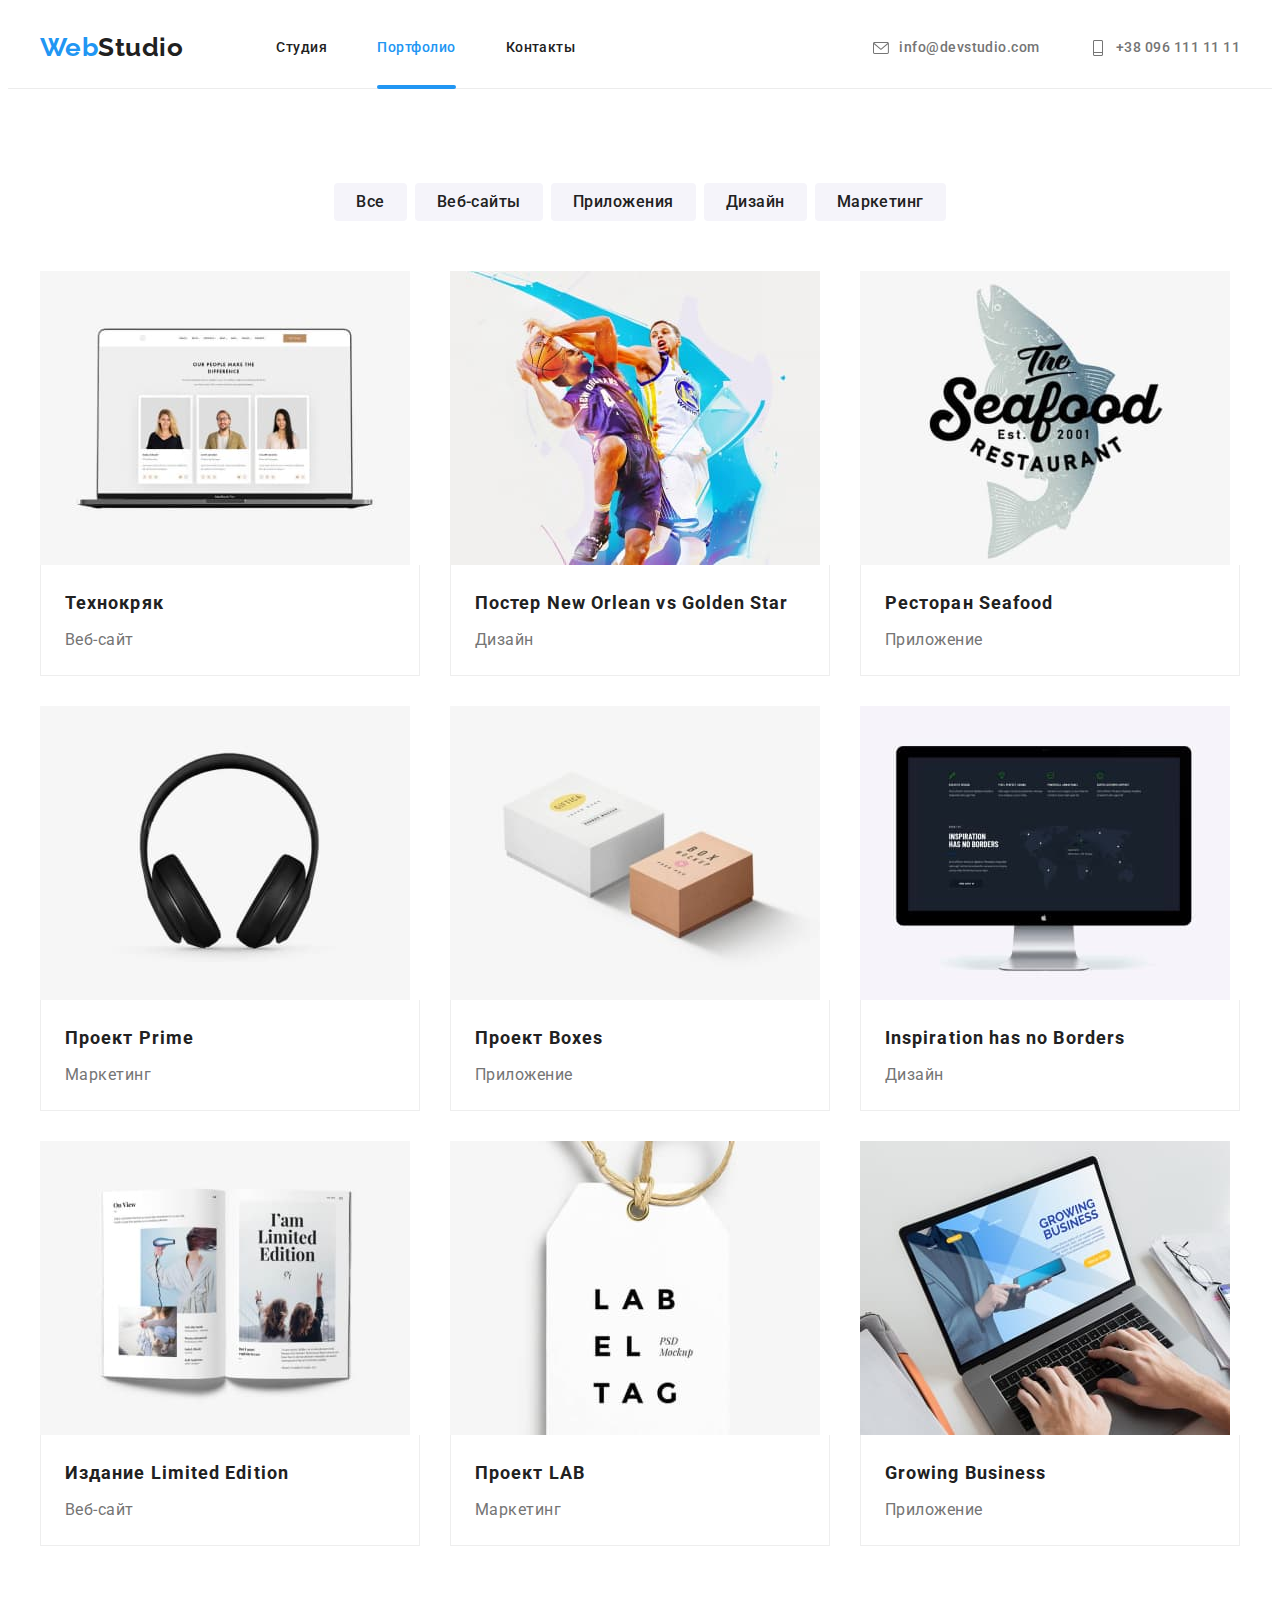
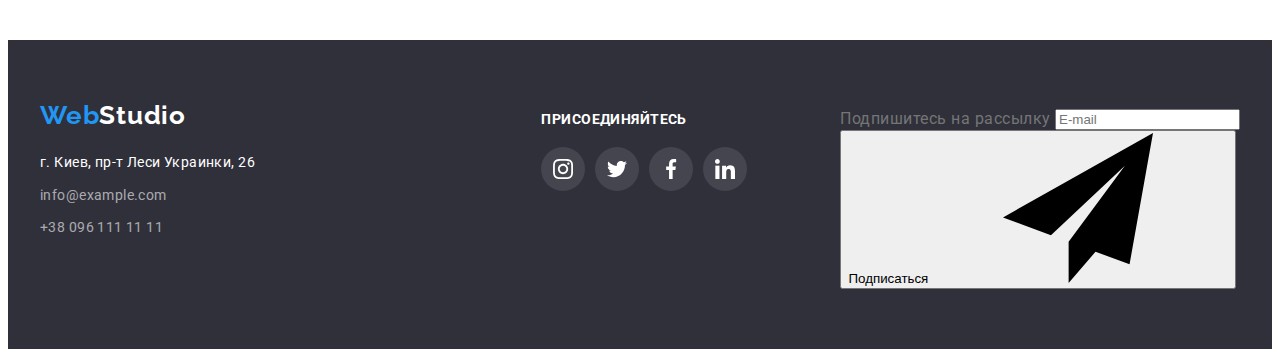
==== portfolio.html @ a7281175 "1" ====
<!DOCTYPE html>
<html lang="en">
<head>
    <meta charset="UTF-8">
    <meta http-equiv="X-UA-Compatible" content="IE=edge">
    <meta name="viewport" content="width=device-width, initial-scale=1.0">
    <title>Document</title>
    <link rel="preconnect" href="https://fonts.googleapis.com">
    <link rel="preconnect" href="https://fonts.gstatic.com" crossorigin>
    <link href="https://fonts.googleapis.com/css2?family=Raleway:wght@700&display=swap" rel="stylesheet">
    <link rel="preconnect" href="https://fonts.googleapis.com">
    <link rel="preconnect" href="https://fonts.gstatic.com" crossorigin>
    <link href="https://fonts.googleapis.com/css2?family=Raleway:wght@700&family=Roboto:wght@400;500;700;900&display=swap"

    rel="stylesheet">
<link rel="stylesheet" href="https://cdnjs.cloudflare.com/ajax/libs/modern-normalize/1.1.0/modern-normalize.min.css"
    integrity="sha512-wpPYUAdjBVSE4KJnH1VR1HeZfpl1ub8YT/NKx4PuQ5NmX2tKuGu6U/JRp5y+Y8XG2tV+wKQpNHVUX03MfMFn9Q=="
    crossorigin="anonymous" referrerpolicy="no-referrer" />
    <link rel="stylesheet" href="./css/styles.css" />

</head>
<body>
    <header class="border">
        <div class="container content">
            <nav class="nav-container">
                <a href="./index.html" lang="en" class="link-logo"><span class="logo">Web</span>Studio</a>
                <ul class="header-list">
                    <li class="link-content">
                        <a href="./index.html" class="site-nav ">Студия</a>
                    </li>
                    <li class="link-content">
                        <a href="./portfolio.html" class="site-nav current">Портфолио</a>
                    </li>
                    <li class="link-content">
                        <a href="" class="site-nav">Контакты</a>
                    </li>
                </ul>
            </nav>
            <ul class="header-list">
                <li class="contact-link">
                    <a href="mailto:info@devstudio.com" class="contact">
                        <svg class="contact-icon">
                            <use href="./images/icons.svg#icon-envelope"></use>
                        </svg>
                        info@devstudio.com
                    </a>
                </li>
                <li class="contact-link">
                    <a href="tel:+380961111111" class="contact">
                        <svg class="contact-icon">
                            <use href="./images/icons.svg#icon-smartphone"></use>
                        </svg>
                        +38 096 111 11 11</a>
                </li>
            </ul>
        </div>
    </header>
    <main>
        <section class="types-of-works">
            <div class="container">
            <!-- Скрытый заголовок -->
            <h1 class="works-title visually-hidden">Виды роботы</h1>
            <ul class="buttons list">
                <li class="works-item-btn">
                    <button type="button" class="button-works button-current">Все</button>
                </li>

                <li class="works-item-btn">
                    <button type="button" class="button-works">Веб-сайты</button>
                </li>

                <li class="works-item-btn">
                    <button type="button" class="button-works">Приложения</button>
                </li>

                <li class="works-item-btn">
                    <button type="button" class="button-works">Дизайн</button>
                </li>

                <li class="works-item-btn">
                    <button type="button" class="button-works">Маркетинг</button>
                </li>
            </ul>


        <ul class="list portfolio-projects-list">
            <li class="portfolio-pojects-item">
                <a href="#" class="portfolio-pojects-link">
                    <div class="card-aside">
                        <img src="./images/Ноутбук.jpg" alt="сайт на ноутбуке" width="370">
                        <div class="content-overlay">
                            <p class="overlay-text">
                                Технокряк это современная площадка распространения коронавируса. Компании используют эту
                                платформу для цифрового
                                шпионажа и атак на защищённые сервера конкурентов.
                            </p>
                        </div>
                    </div>
                    <div class="portfolio-project">
                        <h2 class="portfolio-project-name">Технокряк</h2>
                        <p class="portfolio-project-type">Веб-сайт</p>
                    </div>
                </a>
            </li>
            <li class="portfolio-pojects-item">
                <a href="#" class="portfolio-pojects-link">
                    <div class="card-aside">
                        <img src="./images/Баскетболисты.jpg" alt="постер баскетболисты" width="370">
                        <div class="content-overlay">
                            <p class="overlay-text">
                                Технокряк это современная площадка распространения коронавируса. Компании используют эту
                                платформу для цифрового
                                шпионажа и атак на защищённые сервера конкурентов.
                            </p>
                        </div>
                    </div>
                    <div class="portfolio-project">
                        <h2 class="portfolio-project-name">
                            Постер <span lang="en">New Orlean vs Golden Star</span>
                        </h2>
                        <p class="portfolio-project-type">Дизайн</p>
                    </div>
                </a>
            </li>
            <li class="portfolio-pojects-item">
                <a href="#" class="portfolio-pojects-link">
                    <div class="card-aside">
                        <img src="./images/Имя приложения.jpg" alt="лого ресторана" width="370" />
                        <div class="content-overlay">
                            <p class="overlay-text">
                                Технокряк это современная площадка распространения коронавируса. Компании используют эту
                                платформу для цифрового
                                шпионажа и атак на защищённые сервера конкурентов.
                            </p>
                        </div>
                    </div>
                    <div class="portfolio-project">
                        <h2 class="portfolio-project-name">Ресторан <span lang="en">Seafood</span></h2>
                        <p class="portfolio-project-type">Приложение</p>
                    </div>
                </a>
            </li>
            <li class="portfolio-pojects-item">
                <a href="#" class="portfolio-pojects-link">
                    <div class="card-aside">
                        <img src="./images/Наушники.jpg" alt="наушники" width="370" />
                        <div class="content-overlay">
                            <p class="overlay-text">
                                Технокряк это современная площадка распространения коронавируса. Компании используют эту
                                платформу для цифрового
                                шпионажа и атак на защищённые сервера конкурентов.
                            </p>
                        </div>
                    </div>
                    <div class="portfolio-project">
                        <h2 class="portfolio-project-name">Проект <span lang="en">Prime</span></h2>
                        <p class="portfolio-project-type">Маркетинг</p>
                    </div>
                </a>
            </li>
            <li class="portfolio-pojects-item">
                <a href="#" class="portfolio-pojects-link">
                    <div class="card-aside">
                        <img src="./images/Коробки.jpg" alt="две коробки" width="370" />
                        <div class="content-overlay">
                            <p class="overlay-text">
                                Технокряк это современная площадка распространения коронавируса. Компании используют эту
                                платформу для цифрового
                                шпионажа и атак на защищённые сервера конкурентов.
                            </p>
                        </div>
                    </div>
                    <div class="portfolio-project">
                        <h2 class="portfolio-project-name">Проект <span lang="en">Boxes</span></h2>
                        <p class="portfolio-project-type">Приложение</p>
                    </div>
                </a>
            </li>
            <li class="portfolio-pojects-item">
                <a href="#" class="portfolio-pojects-link">
                    <div class="card-aside">
                        <img src="./images/Компютер.jpg" alt="сайт на мониторе" width="370" />
                        <div class="content-overlay">
                            <p class="overlay-text">
                                Технокряк это современная площадка распространения коронавируса. Компании используют эту
                                платформу для цифрового
                                шпионажа и атак на защищённые сервера конкурентов.
                            </p>
                        </div>
                    </div>
                    <div class="portfolio-project">
                        <h2 class="portfolio-project-name" lang="en">Inspiration has no Borders</h2>
                        <p class="portfolio-project-type">Дизайн</p>
                    </div>
                </a>
            </li>
            <li class="portfolio-pojects-item">
                <a href="#" class="portfolio-pojects-link">
                    <div class="card-aside">
                        <img src="./images/Книга.jpg" alt="книга" width="370" />
                        <div class="content-overlay">
                            <p class="overlay-text">
                                Технокряк это современная площадка распространения коронавируса. Компании используют эту
                                платформу для цифрового
                                шпионажа и атак на защищённые сервера конкурентов.
                            </p>
                        </div>
                    </div>
                    <div class="portfolio-project">
                        <h2 class="portfolio-project-name">
                            Издание <span lang="en">Limited Edition</span>
                        </h2>
                        <p class="portfolio-project-type">Веб-сайт</p>
                    </div>
                </a>
            </li>
            <li class="portfolio-pojects-item">
                <a href="#" class="portfolio-pojects-link">
                    <div class="card-aside">
                        <img src="./images/Бирка.jpg" alt="лейбл с названием проекта" width="370" />
                        <div class="content-overlay">
                            <p class="overlay-text">
                                Технокряк это современная площадка распространения коронавируса. Компании используют эту
                                платформу для цифрового
                                шпионажа и атак на защищённые сервера конкурентов.
                            </p>
                        </div>
                    </div>
                    <div class="portfolio-project">
                        <h2 class="portfolio-project-name">Проект <span lang="en">LAB</span></h2>
                        <p class="portfolio-project-type">Маркетинг</p>
                    </div>
                </a>
            </li>
            <li class="portfolio-pojects-item">
                <a href="#" class="portfolio-pojects-link">
                    <div class="card-aside">
                        <img src="./images/Ноутбук в роботе.jpg" alt="работа за ноутбуком" width="370" />
                        <div class="content-overlay">
                            <p class="overlay-text">
                                Технокряк это современная площадка распространения коронавируса. Компании используют эту
                                платформу для цифрового
                                шпионажа и атак на защищённые сервера конкурентов.
                            </p>
                        </div>
                    </div>
                    <div class="portfolio-project">
                        <h2 class="portfolio-project-name" lang="en">Growing Business</h2>
                        <p class="portfolio-project-type">Приложение</p>
                    </div>
                </a>
            </li>
        </ul>
        </div>
        </section>
        </main>
    <footer class="footer">
        <div class="container footer-content">
            <div class="footer-address">
                <a href="./index.html" class="footer-logo"><span class="footer-logo-blue">Web</span>Studio</a>
                <address class="footer-list">
                    <ul class="footer-address-list">
                        <li>
                            <a href="https://goo.gl/maps/sKUV3N8SFqWd6LK18" class="footer-address-map" target="_blank">
                                г. Киев, пр-т Леси Украинки, 26</a>
                        </li>
                        <li>
                            <a href="mailto:info@example.com" class="footer-address-link">info@example.com</a>
                        </li>
                        <li><a href="tel:+380961111111" class="footer-address-link">+38 096 111 11 11</a></li>
                    </ul>
                </address>
            </div>
            <div class="footer-social">
                <p class="invite">присоединяйтесь</p>
                <ul class="list footer-icon-list">
                    <li class="footer-icon-item">
                        <a href="https://www.instagram.com/" class="footer-link">
                            <svg class="icon footer-icon">
                                <use href="./images/icons.svg#icon-instagram" width="20px" height="20px"></use>
                            </svg></a>
                    </li>
                    <li class="footer-icon-item">
                        <a href="https://twitter.com/" class="footer-link">
                            <svg class="icon footer-icon">
                                <use href="./images/icons.svg#icon-twitter" width="20px" height="20px"></use>
                            </svg></a>
                    </li>
                    <li class="footer-icon-item">
                        <a href="https://www.facebook.com/" class="footer-link">
                            <svg class="icon footer-icon">
                                <use href="./images/icons.svg#icon-facebook" width="20px" height="20px"></use>
                            </svg></a>
                    </li>
                    <li class="footer-icon-item">
                        <a href="https://linkedin.com/" class="footer-link">
                            <svg class="icon footer-icon">
                                <use href="./images/icons.svg#icon-linkedin" width="20px" height="20px"></use>
                            </svg></a>
                    </li>
                </ul>
            </div>
            <div class="container-sign-up">
                <form action="" class="sign-up-form">
                    <div class="sign-up-box">
                        <label for="sign-up-mail" class="sign-up-label">Подпишитесь на рассылку</label>
                        <input type="email" name="sign-up-mail" class="sign-up-input" placeholder="E-mail">
                    </div>
                </form>
                <div class="sign-up-button">
                    <button type="submit" class="sign-btn">Подписаться<svg class="sign-up-button-icon">
                            <use href="./images/icons.svg#send"></use>
                        </svg></button>
                </div>
            </div>
        </div>
    </footer>
</body>
</html>
---- css/styles.css ----
:root {
  --primeri-text-color: #757575;
  --title-text-color: #212121;
  --accent-colot: #2196f3;
  --white-color: #ffffff;
  --gray-background-color: #f5f4fa;
  --black-background-color: #2f303a;
  --translucent-color: rgba(255, 255, 255, 0.6)
  --social-image-color: #dafb1b8;
  --logo-color:#2196F3;
  --bg-hover-button:#188ce8;
  --adress-color: rgba(255, 255, 255, 0.6);
  --overlay-card-color: rgba(33, 150, 243, 0.9);
  --duration: 250ms;
  --function: cubic-bezier(0.4, 0, 0.2, 1);
  --modal-title-color: #212121;
  --modal-icon-input-color: #212121;
  --modal-text-color: #757575;
  --modal-comment-placeholder: rgba(117, 117, 117, 0.5);
  --modal-policy-link: #2196f3;
  --modal-button-submit-color: #ffffff;
  --modal-checkbox-border-color: #212121;
}
.visually-hidden {
  position: absolute;
  white-space: nowrap;
  width: 1px;
  height: 1px;
  overflow: hidden;
  border: 0;
  padding: 0;
  clip: rect(0 0 0 0);
  clip-path: inset(50%);
  margin: -1px;
}

h1,
h2,
h3,
ul,
p {
  margin: 0;
}

img {
  display: block;
  max-width: 100%;
  max-height: 100%;
}
ul {
  list-style: none;
}

a {
  text-decoration: none;
}
ul {
  list-style: none;
  padding: 0;
  text-decoration: none;
}
link {
  text-decoration: none;
}
body {
  color: var(--primeri-text-color);
  background-color: #ffffff;
  font-family: roboto, sans-serif;
  letter-spacing: 0.03em;
}

.icon {
  display: inline-block;
  width: 1em;
  height: 1em;
  fill: currentColor;}
.container {
  width: 1200px;
  margin: 0 auto;
  padding: 0 15px;
}
/* nav site */
/*---------------------- header --------------------*/

.border {
  border-bottom: 1px solid #ececec;
}
.container.content {
  display: flex;
  align-items: center;
}
.container {
  width: 1200px;
  margin-left: auto;
  margin-right: auto;
  padding-left: 15px;
  padding-right: 15px;
  /* border: 1px solid tomato; */
}
.nav-container {
  display: flex;
}
.header-list {
  margin: 0;
  display: flex;
  padding-left: 0;
  margin-left: auto;
}
.link-logo {
  display: block;
  display: flex;
  align-items: center;
  margin-right: 93px;

  color: var(--title-text-color);

  font-family: Raleway, sans-serif;
  font-style: normal;
  font-weight: 700;
  font-size: 26px;
  line-height: 1.2;
}
.logo {
  display: block;

  color: var(--accent-colot);
}
.link-content:not(:last-child) {
  margin-right: 50px;
}
.site-nav {
  display: block;
  padding-top: 32px;
  padding-bottom: 32px;

  color: var(--title-text-color);

  font-weight: 500;
  font-size: 14px;
  line-height: 1.14;
  transition-property: color;
  transition-duration: var(--duration);
  transition-timing-function: var(--function);
  position: relative;
}
.site-nav:hover,
.site-nav:focus {
  color: var(--accent-colot);
}
.site-nav.current {
  color: var(--accent-colot);
}

.current::after{
  content: '';
  width: 100%;
  height: 4px;
  background-color:var(--logo-color) ;
  border-radius: 2px;
  position: absolute;
  left: 0;
  bottom: -1px;
}
.site-nav.current{
  color: var(--accent-colot);
  
}

/* Contacts */

.header-list .contact-link + .contact-link {
  margin-left: 50px;
}
.contact {
  fill: currentColor;
  /* display: block; */
  display: flex;
  align-items: center;
  padding-top: 32px;
  padding-bottom: 32px;

  color: var(--primeri-text-color);

  font-weight: 500;
  font-size: 14px;
  line-height: 1.14;
  transition-property: color;
  transition-duration: var(--duration);
  transition-timing-function: var(--function);

}
.contact-icon {
  fill: currentColor;
  margin-right: 10px;
  width: 16px;
  height: 16px;
}

.contact:hover,
.contact:focus {
  color: var(--accent-colot);
}

/*------------------------- hero-------------------- */

.hero {
  background-color: var(--black-background-color);
  background-image: linear-gradient(
      rgba(47, 48, 58, 0.4),
      rgba(47, 48, 58, 0.4)
    ),
    url(../images/hero-bg.jpg);
  background-repeat: no-repeat;
  background-position: center;
  background-size: cover;
  letter-spacing: 0.06em;
  text-align: center;

  padding: 200px 0;
}
.hero-title {
  color: var(--white-color);

  font-weight: 900;
  font-size: 44px;
  line-height: 60px;
  letter-spacing: 0.06em;
  text-transform: uppercase;

  margin-bottom: 30px;
}
.hero-button {
  background-color: var(--accent-colot);
  color: var(--white-color);
  width: 200px;
  height: 50px;

  font-weight: 700;
  font-size: 16px;
  line-height: 1.87;
  border-radius: 4px;

  letter-spacing: 0.06em;

  border: none;
  cursor: pointer;
}

/*---------------- section ----------------*/
.section {
  padding-bottom: 94px;
  padding-top: 94px;
}

.work-section {
  padding-top: 0;
}

.section-title {
  color: var(--title-text-color);

  font-weight: 700;
  font-size: 36px;
  line-height: 1.17;
  text-align: center;
  margin-bottom: 50px;
}

.feature {
  display: flex;
  justify-content: space-between;
  margin-bottom: 30px;

}
.feature-item {
  justify-content: center;
  align-items: center;

  margin-right: 30px;
  width: calc((100% - 90px) / 4);
}
.feature:not(:last-child) {
  margin-right: 30px;
}

.feature-icon-box {
  display: flex;
  justify-content: center;
  align-items: center;
  background-color: var(--gray-background-color);
  border-radius: 4px;
    width: 270px;
  height: 120px;
  margin-bottom: 30px;
}
.feature-icon{
  width: 70px;
  height: 70px;

}
.feature-item:last-child {
  margin-right: 0;
}

.feature-title {
  color: var(--title-text-color);

  font-weight: 700;
  font-size: 14px;
  line-height: 1.14;
  text-transform: uppercase;

  margin-bottom: 10px;
}

.feature-text {
  font-size: 14px;
  line-height: 1.71;
}

/* ----------------Чем мы занимаемся------------------ */

.our-work {
  display: flex;
}
.our-work-item {
  position: relative;
  margin-bottom: 0;

}
.our-work-item:not(:last-child) {
  margin-right: 30px;
}

.our-work-item-block-title{
  position: absolute;
  display: flex;
  height: 70px;
  justify-content: center;
  align-items: center;
  left: 0;
  bottom: 0;
  width: 100%;
  font-family: Roboto;
  font-weight: 700;
  font-weight: bold;
  font-size: 14px;
  line-height: 1.1;

  letter-spacing: 0.03em;
  text-transform: uppercase;
  background-color: rgba(47, 48, 58, 0.8);
  color: var(--white-color);


}

/* ---------------Наша команда---------------------- */
.team-list {
  display: flex;
}
.team-item{
  background: var(--white-color);
  box-shadow: 0px 1px 3px rgba(0, 0, 0, 0.12), 0px 1px 1px rgba(0, 0, 0, 0.14),
    0px 2px 1px rgba(156, 138, 138, 0.2);
  border-radius: 0px 0px 4px 4px;

}
.team-item {
  margin-right: 30px;
  background-color: var(--white-color);
}
.team-item:last-child {
  margin-right: 0px;
}

.team-name {
  color: var(--title-text-color);

  font-weight: 500;
  font-size: 16px;
  line-height: 1.17;
  text-align: center;
  margin-bottom: 10px;
}

.team-container {
  padding-top: 30px;
  padding-bottom: 30px;
}
.team {
  background-color: var(--gray-background-color);
}

.team-profession {
  font-size: 16px;
  line-height:18.75px;
  text-align: center;
}


.list-social-networks {
  display: flex;
  justify-content: center;
  margin-top: 16px;

}
.item-social-networks{
  margin-right: 10px;
  width: 44px;
  height: 44px;
  margin-right: 10px;
  display: flex;
  justify-content: center;
  align-items: center;

}

.item-social-networks:first-child{
  margin-left: 0;
}
.item-social-networks:last-child{
  margin-right: 0;
}
.link-social-networks{
  width: 100%;
  height: 100%;
  border-radius: 50%;
  display: flex;
  justify-content: center;
  align-items: center;
  color: #afb1b8;
  transition-property: color, background-color;
  transition-duration: var(--duration);
  transition-timing-function: var(--function);
}

.icon-social-networks{
  display: block;
  width: 20px;
  height: 20px;
  fill: currentColor;
  transition-property: fill, background-color;
  transition-duration: var(--duration);
  transition-timing-function: var(--function);
}
.link-social-networks:hover,
.link-social-networks:focus  {
  background-color: var(--accent-colot);
  color:var(--white-color);
}
.icon-social-networks:hover,
.icon-social-networks:focus{
  fill: var(--white-color);
  background-color: var(--accent-colot);

}

/*--------------------- client company----------- */
.clients-header {
  font-weight: 700;
  font-size: 36px;
  line-height: 42px;
  text-align: center;
  letter-spacing: 0.03em;
  color: var(--title-text-color);
  margin-bottom: 50px;
}
.clients-list {
  display: flex;
  justify-content: center;
  align-items: center;
}
.clients-item {

  margin-left: 30px;
  width: 170px;
  height: 92px;
  border-radius: 4px;
  transition-property: color;
  transition-duration: var(--duration);
  transition-timing-function: var(--function);
}
.clients-item:first-child {
  margin-left: 0;
  
}
.clients-link {
  border: 1px solid #AFB1B8;
  border-radius: 4px;
  display: flex;
  justify-content: center;
  align-items: center;
  /* padding: 16px 32px; */
  width: 100%;
  height: 100%;
  color: #afb1b8;
  transition-property: color, border-color;
  transition-duration: var(--duration);
  transition-timing-function: var(--function);
}

.clients-link:hover,
.clients-link:focus {
  color: var(--accent-colot);
  border-color: var(--accent-colot);
}
.clients-icon {
  width: 106px;
  height: 60px;
  fill: currentColor;
}
/*----------------------- footer-------------------------- */
.footer {
  background-color: var(--black-background-color);
  padding: 60px 0;
}
.footer-content {
  display: flex;
  align-items: baseline;
}
.footer-address {
  flex-grow: 1;
  margin-right: 70px;
}
.footer-logo {
  font-family: Raleway, sans-serif;
  font-style: normal;
  font-weight: bold;
  font-size: 26px;
  line-height: 1.19;
  text-decoration: none;
  letter-spacing: 0.03em;

  color: var(--white-color);
}
.footer-logo-blue {
  color: var(--accent-colot);
}
.footer-list {
  margin-top: 20px;
}
.footer-address-list {
  list-style-type: none;
  font-style: normal;
}
.footer-address-list > li {
  margin-bottom: 9px;
}
.footer-address-map {
  font-style: normal;
  font-weight: normal;
  font-size: 14px;
  line-height: 1.71;
  /* or 171% */

  letter-spacing: 0.03em;
  text-decoration: none;
  color: var(--white-color);
}
.footer-address-link {
  text-decoration: none;

  font-size: 14px;
  line-height: 1.71;
  /* or 171% */

  letter-spacing: 0.03em;

  color: var(--adress-color);
    transition-property: color;
  transition-duration: var(--duration);
  transition-timing-function: var(--function);
}
.footer-address-link:focus,
.footer-address-link:hover {
  color: var(--accent-colot);
}

.invite {
  font-weight: 700;
  font-size: 14px;
  line-height: 16px;
  letter-spacing: 0.03em;
  text-transform: uppercase;
  color: var(--white-color);
  margin-bottom: 20px;
}
.footer-icon-list {
  display: flex;
  justify-content: center;
}
.footer-icon-item {
  width: 44px;
  height: 44px;
  margin-left: 10px;
}
.footer-icon-item:first-child {
  margin-left: 0;
}
.footer-link {
  display: flex;
  align-items: center;
  justify-content: center;
  width: 100%;
  height: 100%;
  border-radius: 50%;
  background: rgba(255, 255, 255, 0.1);
  transition-property: background-color;
  transition-duration: var(--duration);
  transition-timing-function: var(--function);
}
.footer-link:hover,
.footer-link:focus {
  background-color: var(--accent-colot);
}
.footer-icon {
  display: block;
  width: 20px;
  height: 20px;
  fill: var(--white-color);
  transition-property: background-color;
  transition-duration: var(--duration);
  transition-timing-function: var(--function);
}
.footer-icon:hover,
.footer-icon:focus {
  background-color: var(--accent-colot);
}


/* --------------Подпишитесь на рассылку */
.container-sign-up{
  margin-left: 93px;
}
.footer-form-div {
	display: flex;
}

.footer-form-label {
	display: block;

	margin-bottom: 20px;

	font-weight: 700;
	font-size: 14px;
	line-height: 1.14;
	text-transform: uppercase;

	color: var(--white-color);
}

.footer-form-input {
	display: block;
	width: 358px;
	height: 50px;

	padding: 15px 16px;

	border-radius: 4px;
	color: var(--white-color);
	border: 1px solid rgba(255, 255, 255, 0.3);
	background-color: transparent;
}

.footer-form-input::placeholder {
	font-weight: 400;
	font-size: 16px;
	line-height: 1.25;

	color: rgba(255, 255, 255, 0.6);
}

.footer-form-btn {
	display: flex;
	align-items: center;
	justify-content: center;
	width: 200px;
	height: 50px;
	margin-left: 12px;

	font-weight: 700;
	font-size: 16px;
	line-height: 1.87px;
	letter-spacing: 0.06em;

	border: none;
	border-radius: 4px;
	color: var(--white-color);
	background-color: var(--accent-colot);
	box-shadow: 0px 4px 4px rgba(0, 0, 0, 0.15);
}

.footer-send-icon {
	margin-left: 10px;
	fill: var(--white-color);
}

/*------------------- PORTFOLIO ---------------------------*/
/* types of work */
.button-works {
  font-family: inherit;
  font-weight: 500;
  font-size: 16px;
  line-height: 1.62;
  letter-spacing: 0.03em;
  text-align: center;
  border: none;
  border-radius: 4px;
  cursor: pointer;
    transition: color 250ms var(--function), backgroung-color 250ms var(--timing-function),
    box-shadow 250ms var(--function);
}
.button-current {
  color:var(--title-text-color);
  background-color: var(--accent-colot);
  border-radius: 4px;
  transition-property: color, background-color, box-shadow;
  transition-duration: var(--duration);
  transition-timing-function: var(--function);
}
.button-works:hover,  
.button-works:focus {
  color: var(--white-color);
  background-color: var(--accent-colot);
  cursor: pointer;
}
.buttons {
  display: flex;
  justify-content: center;
  margin-bottom: 50px;
  margin-top: 94px;
}
.works-item-btn:not(:last-child) {
  margin-right: 8px;
}
.button-works {
  padding: 6px 22px;
  color: var(--title-text-color);
  background-color: var(--gray-background-color);
  transition-property: color, background-color, box-shadow;
  transition-duration: var(--duration);
  transition-timing-function: var(--function);

}
.button-works:focus,
.button-works:hover {
  color: var(--white-color);
  background-color: var(--accent-colot);
  box-shadow: 0px 3px 1px rgba(0, 0, 0, 0.1), 0px 1px 2px rgba(0, 0, 0, 0.08),
    0px 2px 2px rgba(0, 0, 0, 0.12);
}
.content-title {
  font-weight: 700;
  font-size: 18px;
  line-height: 2;
  letter-spacing: 0.06em;
  color: var(--title-text-color);
}

.content-text {
  text-decoration: none;
  font-weight: 400;
  font-size: 16px;
  line-height: 1.87;
  letter-spacing: 0.03em;
  color: var(--primeri-text-color);
}
.portfolio-projects-list {
  display: flex;
  flex-wrap: wrap;
  margin-top: -30px;
  margin-left: -30px;
  margin-bottom: 94px;
}
.portfolio-projects-list > li {
  flex-basis: calc((100% - 3 * 30px) / 3);
  margin-left: 30px;
  margin-top: 30px;
}
.portfolio-pojects-item {
  background-color: var(--white-color);

}

.portfolio-pojects-item:hover .overlay-text
.portfolio-pojects-item:focus .overlay-text{
  transform: translateY(0);
}

.portfolio-pojects-link {
  text-decoration: none;
  display: block;
}
.portfolio-pojects-link{
transition-property: box-shadow;
  transition-duration: var(--duration);
  transition-timing-function: var(--function);
}
.portfolio-pojects-link:hover,
.portfolio-pojects-link:focus{
  box-shadow: 0px 1px 1px rgba(0, 0, 0, 0.12), 0px 4px 4px rgba(0, 0, 0, 0.06),
    1px 4px 6px rgba(0, 0, 0, 0.16);
}
.portfolio-pojects-link:hover .content-overlay,
.portfolio-pojects-link:focus .content-overlay{
  transform: translateY(0);
}


.card-aside {
  position: relative;
  height: 294px;
  overflow: hidden;
}
/* .overlay-text{
  position: absolute;
  bottom: 0;
  align-items: center;
  width: 100%;
  height: 100%;
  margin: 0;
  padding: 63px 24px;
  color: var(--white-color);
  font-size: 18px;
  line-height: 1.56;
  letter-spacing: 0.03em;
  text-align: left;
  background-color: var(--accent-colot);
  transform: translateY(100%);
  transition-property: transform;
  transition-duration: var(--duration);
  transition-timing-function: var(--function);
  overflow: auto;
} */
.overlay-text{
  color: #ffffff;

  font-size: 18px;
  line-height: 1.56;
}

.content-overlay {
  position: absolute;
  width: 100%;
  height: 100%;
  top: 0;
  left: 0;
  padding: 63px 24px;

  background-color: var(--overlay-card-color);

  transform: translateY(+101%);
  transition: transform 250ms var(--function);
}

.portfolio-project {
  border: 1px solid #eeeeee;
  border-top: 0;
  box-sizing: border-box;
  padding: 20px 24px;
}
.portfolio-project-name {
  font-style: normal;
  font-weight: 700;
  font-size: 18px;
  line-height: 2;
  /* identical to box height, or 200% */

  letter-spacing: 0.06em;
  margin-bottom: 4px;
  color: var(--title-text-color);
}
.portfolio-project-type {
  font-size: 16px;
  line-height: 1.87;
  /* identical to box height, or 187% */

  letter-spacing: 0.03em;
  color: var(--primeri-text-color);
}

/*--------------- Модалка------------- */
.backdrop {
  position: fixed;
  width: 100vw;
  height: 100vh;
  background-color: rgba(0, 0, 0, 0.2);
  top: 0;
  left: 0;
  opacity: 1;
  transition: opacity 250ms cubic-bezier(0.4, 0, 0.2, 1),
    visibility 250ms cubic-bezier(0.4, 0, 0.2, 1);
}

.is-hidden {
  visibility: hidden;
  opacity: 0;
  pointer-events: none;
}

.backdrop.is-hidden .modal {
  transform: translate(-50%, -50%) scale(0.7);
}

.modal {
  position: absolute;
  padding: 40px;
  width: 528px;
  min-height: 581px;
  background: var(--modal-button-submit-color);
  box-shadow: 0px 1px 3px rgba(0, 0, 0, 0.12), 0px 1px 1px rgba(0, 0, 0, 0.14),
    0px 2px 1px rgba(0, 0, 0, 0.2);
  border-radius: 4px;
  top: 50%;
  left: 50%;
  transform: scale(1) translate(-50%, -50%);
  transition: transform 250ms cubic-bezier(0.4, 0, 0.2, 1);
}
.modal-close {
  display: flex;
  align-items: center;
  justify-content: center;
  position: absolute;
  width: 30px;
  height: 30px;
  top: 8px;
  right: 8px;
  padding: 6px;
  color: var(--accent-colot);
  background-color: var(--modal-button-submit-color);
  border: 1px solid rgba(0, 0, 0, 0.1);
  border-radius: 50%;
  cursor: pointer;

  transition: fill 250ms cubic-bezier(0.4, 0, 0.2, 1),
    border 250ms cubic-bezier(0.4, 0, 0.2, 1);
}

.icon-close {
  position: absolute;
  color: var(--accent-colot);
}

.modal-close:hover,
.modal-close:focus {
  fill: currentColor;
}

.modal-title {
  font-weight: 700;
  font-size: 20px;
  line-height: 1.15;
  text-align: center;
  letter-spacing: 0.03em;
  margin-bottom: 12px;
  color: var(--title-text-color);
}

.form-field {
  margin-bottom: 10px;
}

.label-contacts {
	display: block;
	margin-bottom: 4px;

	font-weight: 400;
	font-size: 12px;
	line-height: 1.17;
	letter-spacing: 0.01em;
	color: var(--primeri-text-color);
}
.form-textarea {
	width: 100%;
	height: 120px;
	padding: 12px 16px;
	margin-top: 4px;
	resize: none;

	border-radius: 4px;
	outline-color: transparent;
	border: 1px solid rgba(33, 33, 33, 0.2);

	transition: border-color var(--duration) var(--function);
}

.form-textarea::placeholder {
	font-weight: 400;
	font-size: 14px;
	line-height: 1.14;
	letter-spacing: 0.01em;

	color: rgba(117, 117, 117, 0.5);
}

.form-textarea:focus {
	border-color: var(--accent-colot);
	border-width: 2px;
}

.modal-input-text {
  display: flex;
  flex-direction: column;
  margin-bottom: 4px;
  font-size: 12px;
  line-height: 1.17;
  letter-spacing: 0.01em;
  color: var(--modal-text-color);
}

.form-input-wrapper {
  position: relative;
}

.modal-input:focus {
  border: 1px solid var(--accent-colot);
}

.modal-input:focus + .form-icon {
  fill: var(--accent-colot);
}

.modal-input {
	display: block;
	width: 100%;
	height: 40px;
	padding-left: 42px;

	border-radius: 4px;

	border: 1px solid rgba(33, 33, 33, 0.2);
	outline-color: transparent;

	transition: border-color var(--duration) var(--function);
}
.modal-input:focus + .form-icon {
  fill: var(--accent-colot);
}

.modal-input:focus {
	border-color: var(--accent-colot);
	border-width: 2px;
}
.modal-input:focus + .form-icon{
	fill: var(--accent-colot);
}



.form-input-wrapper{
  position: relative;
}
.form-icon{
  position: absolute;
  top: 50%;
  left: 15px;
  transform: translateY(-50%);
  transition: fill 250ms var(--function);
}
.form-textarea {
  transition: color 250ms cubic-bezier(0.4, 0, 0.2, 1),
    border 250ms cubic-bezier(0.4, 0, 0.2, 1);
  width: 100%;
  height: 120px;
  padding: 12px 16px;
  border-radius: 4px;
  border: 1px solid rgba(33, 33, 33, 0.2);
  resize: none;

  color: #000000;
}
.form-textarea:focus{
  fill: var(--accent-colot);
}

.form-textarea::placeholder {
  color: rgba(117, 117, 117, 0.5);
  font-size: 14px;
  line-height: 1.17;
  text-align: left;
  vertical-align: top;
  letter-spacing: 0.01em;
}
/* aaaaaaaaaaaaaaaaaaaaa */
.modal-form-checkbox {
  margin-bottom: 30px;
}
.modal-policy-text {
  display: flex;
  justify-content: center;
  align-items: center;
  height: 15px;
  font-size: 14px;
  line-height: 1.71;
  letter-spacing: 0.03em;
}
.modal-input-policy {
  cursor: pointer;
}
.border-checkbox {
  display: flex;
  justify-content: center;
  align-items: center;
  width: 16px;
  height: 15px;
  border: 2px solid var(--modal-checkbox-border-color);
  border-radius: 2px;
  margin-right: 8px;

  transition: background-color 250ms var(--function),
    border-color 250ms var(--function);
}
.icon-check {
  fill: transparent;
}
.modal-input-policy:focus + .modal-policy-text .border-checkbox,
.modal-input-policy:hover + .modal-policy-text .border-checkbox {
  border-color: #2196f3;
}

.modal-input-policy:checked + .modal-policy-text .border-checkbox {
  background-color: var(--accent-colot);
  border: none;
}
.modal-input-policy:checked:focus + .modal-policy-text .icon-check {
  fill: var(--white-color);
}
.modal-policy-link {
  color: var(--modal-policy-link);
  text-decoration: underline;
  font-size: 14px;
  line-height: 1.71;
  letter-spacing: 0.03em;
  text-decoration-skip-ink: none;
  margin-left: 3px;
}

/* aaaaaaaaaaaaaaaaaaaaa */

.agreement {
  margin-left: 5px;
  text-decoration-line: underline;
  text-decoration-skip-ink: none;
  color: var(--accent-colot);
}


.primary-button {
  display: block;
  margin: 0 auto;
  min-width: 200px;
  height: 50px;

  padding: 10px 32px;

  font-family: inherit;
  font-weight: 700;
  font-size: 16px;
  line-height: 1.9;
  letter-spacing: 0.06em;
  border: none;
  cursor: pointer;
  background-color: var(--accent-colot);
  color: var(--white-color);
  box-shadow: 0px 4px 4px rgba(0, 0, 0, 0.15);
  border-radius: 4px;
  transition: color 250ms cubic-bezier(0.4, 0, 0.2, 1),
  border 250ms cubic-bezier(0.4, 0, 0.2, 1);
}
.primary-button:focus {
	outline-color: var(--accent-colot);
}
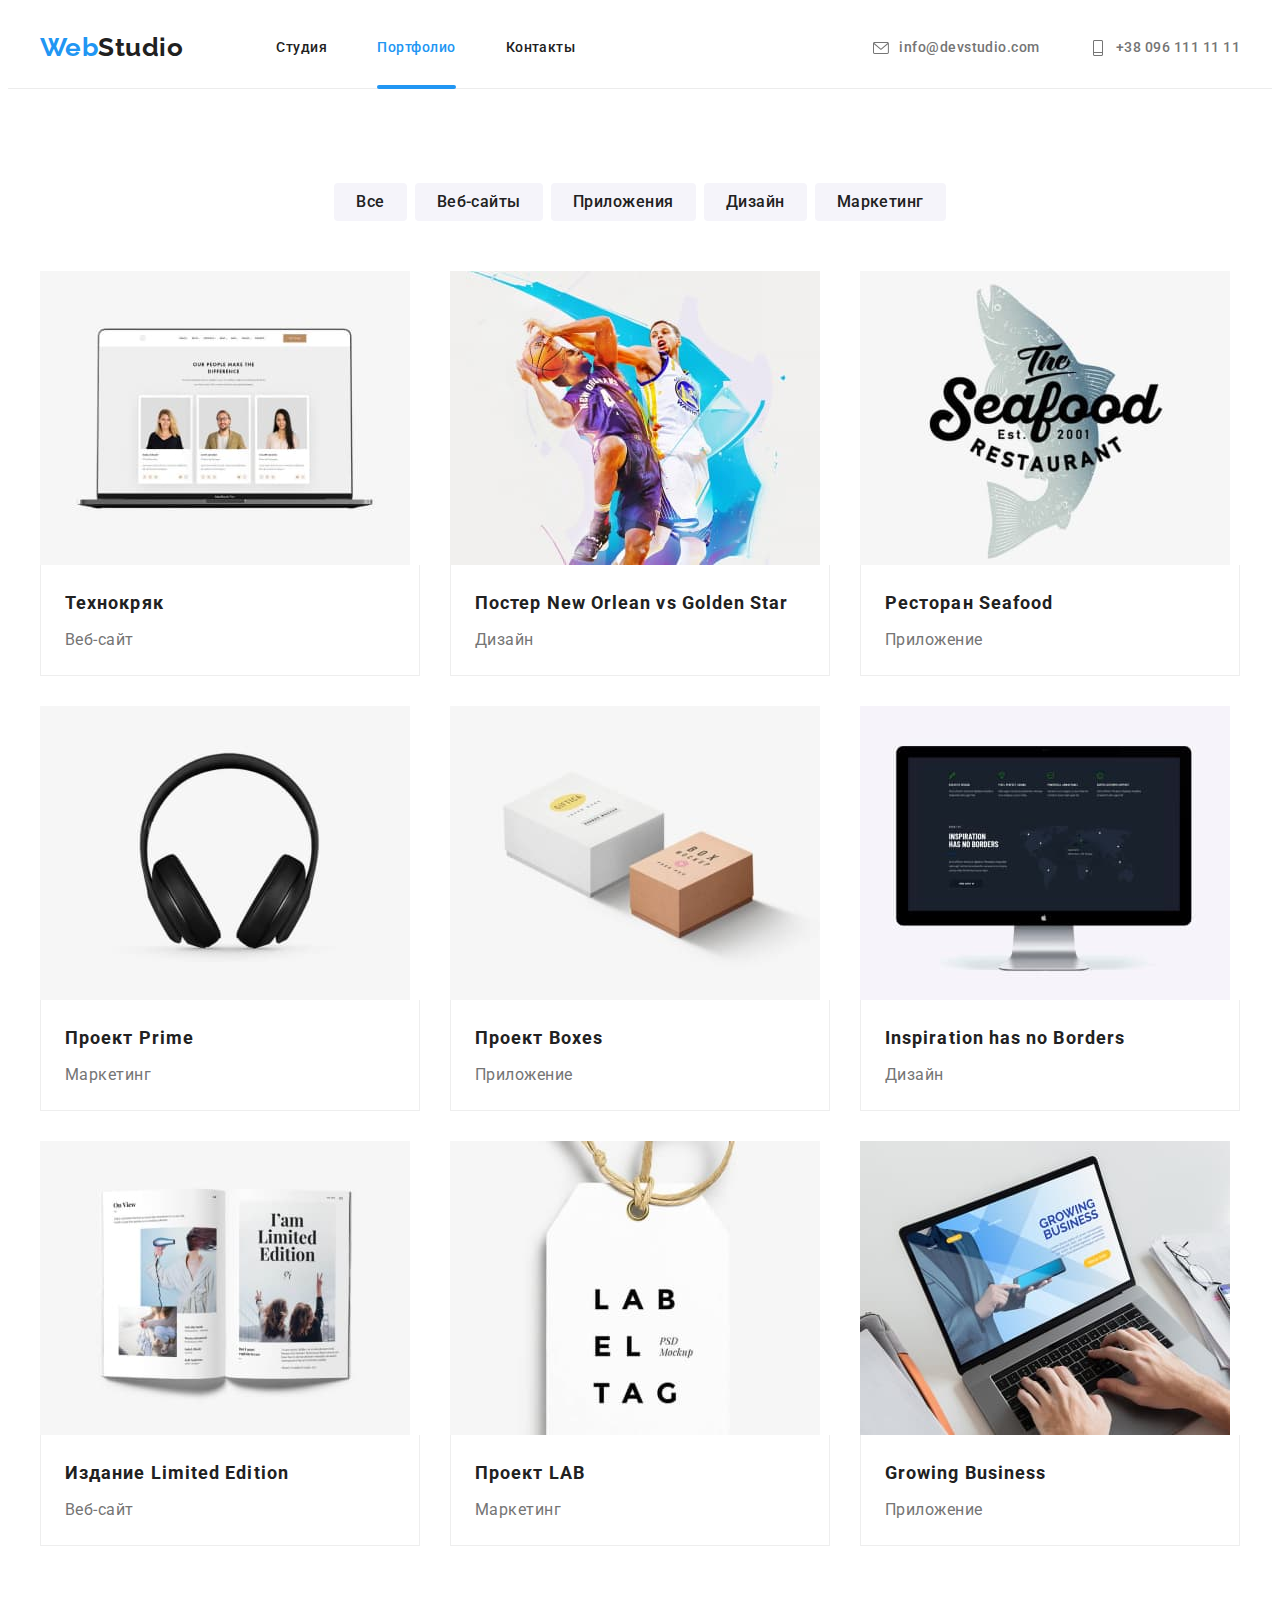
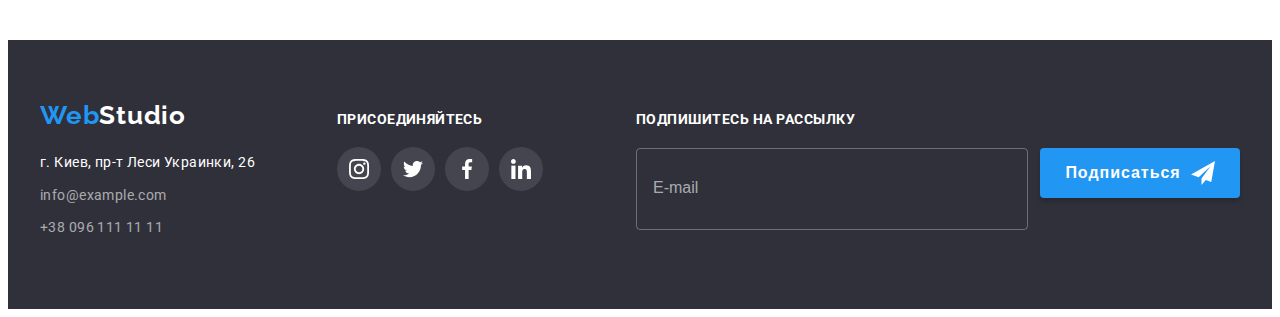
==== commit ae6e1a00: "!" ====
--- a/portfolio.html
+++ b/portfolio.html
@@ -16,7 +16,8 @@
 <link rel="stylesheet" href="https://cdnjs.cloudflare.com/ajax/libs/modern-normalize/1.1.0/modern-normalize.min.css"
     integrity="sha512-wpPYUAdjBVSE4KJnH1VR1HeZfpl1ub8YT/NKx4PuQ5NmX2tKuGu6U/JRp5y+Y8XG2tV+wKQpNHVUX03MfMFn9Q=="
     crossorigin="anonymous" referrerpolicy="no-referrer" />
-    <link rel="stylesheet" href="./css/styles.css" />
+    <!-- <link rel="stylesheet" href="./css/styles.css" /> -->
+    <link rel="stylesheet" href="./css/main.min.css">
 
 </head>
 <body>
@@ -301,17 +302,18 @@
                 </ul>
             </div>
             <div class="container-sign-up">
-                <form action="" class="sign-up-form">
-                    <div class="sign-up-box">
-                        <label for="sign-up-mail" class="sign-up-label">Подпишитесь на рассылку</label>
-                        <input type="email" name="sign-up-mail" class="sign-up-input" placeholder="E-mail">
-                    </div>
-                </form>
-                <div class="sign-up-button">
-                    <button type="submit" class="sign-btn">Подписаться<svg class="sign-up-button-icon">
-                            <use href="./images/icons.svg#send"></use>
-                        </svg></button>
-                </div>
+                    <form class="footer-form">
+                        <p class="footer-form-label">Подпишитесь на рассылку</p>
+                        <div class="footer-form-div">
+                            <input class="footer-form-input" type="email" placeholder="E-mail" name="subscribe" />
+                            <button class="footer-form-btn" type="submit">
+                                Подписаться
+                                <svg class="footer-send-icon" width="24" height="24">
+                                    <use href="./images/icons.svg#send"></use>
+                                </svg>
+                            </button>
+                        </div>
+                    </form>
             </div>
         </div>
     </footer>
--- a/css/styles.css
+++ b/css/styles.css
@@ -1,3 +1,4 @@
+
 :root {
   --primeri-text-color: #757575;
   --title-text-color: #212121;
--- a/css/main.min.css
+++ b/css/main.min.css
@@ -0,0 +1,3 @@
+:root{--primeri-text-color: #757575;--title-text-color: #212121;--accent-colot: #2196f3;--white-color: #ffffff;--gray-background-color: #f5f4fa;--black-background-color: #2f303a;--translucent-color: rgba(255, 255, 255, 0.6)
+  --social-image-color: #dafb1b8;--logo-color:#2196F3;--bg-hover-button:#188ce8;--adress-color: rgba(255, 255, 255, 0.6);--overlay-card-color: rgba(33, 150, 243, 0.9);--duration: 250ms;--function: cubic-bezier(0.4, 0, 0.2, 1);--modal-title-color: #212121;--modal-icon-input-color: #212121;--modal-text-color: #757575;--modal-comment-placeholder: rgba(117, 117, 117, 0.5);--modal-policy-link: #2196f3;--modal-button-submit-color: #ffffff;--modal-checkbox-border-color: #212121}.visually-hidden{position:absolute;white-space:nowrap;width:1px;height:1px;overflow:hidden;border:0;padding:0;clip:rect(0 0 0 0);clip-path:inset(50%);margin:-1px}h1,h2,h3,ul,p{margin:0}img{display:block;max-width:100%;max-height:100%}ul{list-style:none}a{text-decoration:none}ul{list-style:none;padding:0;text-decoration:none}link{text-decoration:none}body{color:var(--primeri-text-color);background-color:#ffffff;font-family:roboto, sans-serif;letter-spacing:0.03em}.icon{display:inline-block;width:1em;height:1em;fill:currentColor}.container{width:1200px;margin:0 auto;padding:0 15px}.border{border-bottom:1px solid #ececec}.container.content{display:flex;align-items:center}.container{width:1200px;margin-left:auto;margin-right:auto;padding-left:15px;padding-right:15px}.nav-container{display:flex}.header-list{margin:0;display:flex;padding-left:0;margin-left:auto}.link-logo{display:block;display:flex;align-items:center;margin-right:93px;color:var(--title-text-color);font-family:Raleway, sans-serif;font-style:normal;font-weight:700;font-size:26px;line-height:1.2}.logo{display:block;color:var(--accent-colot)}.link-content:not(:last-child){margin-right:50px}.site-nav{display:block;padding-top:32px;padding-bottom:32px;color:var(--title-text-color);font-weight:500;font-size:14px;line-height:1.14;transition-property:color;transition-duration:var(--duration);transition-timing-function:var(--function);position:relative}.site-nav:hover,.site-nav:focus{color:var(--accent-colot)}.site-nav.current{color:var(--accent-colot)}.current::after{content:'';width:100%;height:4px;background-color:var(--logo-color);border-radius:2px;position:absolute;left:0;bottom:-1px}.site-nav.current{color:var(--accent-colot)}.header-list .contact-link+.contact-link{margin-left:50px}.contact{fill:currentColor;display:flex;align-items:center;padding-top:32px;padding-bottom:32px;color:var(--primeri-text-color);font-weight:500;font-size:14px;line-height:1.14;transition-property:color;transition-duration:var(--duration);transition-timing-function:var(--function)}.contact-icon{fill:currentColor;margin-right:10px;width:16px;height:16px}.contact:hover,.contact:focus{color:var(--accent-colot)}.hero{background-color:var(--black-background-color);background-image:linear-gradient(rgba(47,48,58,0.4), rgba(47,48,58,0.4)),url(../images/hero-bg.jpg);background-repeat:no-repeat;background-position:center;background-size:cover;letter-spacing:0.06em;text-align:center;padding:200px 0}.hero-title{color:var(--white-color);font-weight:900;font-size:44px;line-height:60px;letter-spacing:0.06em;text-transform:uppercase;margin-bottom:30px}.hero-button{background-color:var(--accent-colot);color:var(--white-color);width:200px;height:50px;font-weight:700;font-size:16px;line-height:1.87;border-radius:4px;letter-spacing:0.06em;border:none;cursor:pointer}.section{padding-bottom:94px;padding-top:94px}.work-section{padding-top:0}.section-title{color:var(--title-text-color);font-weight:700;font-size:36px;line-height:1.17;text-align:center;margin-bottom:50px}.feature{display:flex;justify-content:space-between;margin-bottom:30px}.feature-item{justify-content:center;align-items:center;margin-right:30px;width:calc((100% - 90px) / 4)}.feature:not(:last-child){margin-right:30px}.feature-icon-box{display:flex;justify-content:center;align-items:center;background-color:var(--gray-background-color);border-radius:4px;width:270px;height:120px;margin-bottom:30px}.feature-icon{width:70px;height:70px}.feature-item:last-child{margin-right:0}.feature-title{color:var(--title-text-color);font-weight:700;font-size:14px;line-height:1.14;text-transform:uppercase;margin-bottom:10px}.feature-text{font-size:14px;line-height:1.71}.our-work{display:flex}.our-work-item{position:relative;margin-bottom:0}.our-work-item:not(:last-child){margin-right:30px}.our-work-item-block-title{position:absolute;display:flex;height:70px;justify-content:center;align-items:center;left:0;bottom:0;width:100%;font-family:Roboto;font-weight:700;font-weight:bold;font-size:14px;line-height:1.1;letter-spacing:0.03em;text-transform:uppercase;background-color:rgba(47,48,58,0.8);color:var(--white-color)}.team-list{display:flex}.team-item{background:var(--white-color);box-shadow:0px 1px 3px rgba(0,0,0,0.12),0px 1px 1px rgba(0,0,0,0.14),0px 2px 1px rgba(156,138,138,0.2);border-radius:0px 0px 4px 4px}.team-item{margin-right:30px;background-color:var(--white-color)}.team-item:last-child{margin-right:0px}.team-name{color:var(--title-text-color);font-weight:500;font-size:16px;line-height:1.17;text-align:center;margin-bottom:10px}.team-container{padding-top:30px;padding-bottom:30px}.team{background-color:var(--gray-background-color)}.team-profession{font-size:16px;line-height:18.75px;text-align:center}.list-social-networks{display:flex;justify-content:center;margin-top:16px}.item-social-networks{margin-right:10px;width:44px;height:44px;margin-right:10px;display:flex;justify-content:center;align-items:center}.item-social-networks:first-child{margin-left:0}.item-social-networks:last-child{margin-right:0}.link-social-networks{width:100%;height:100%;border-radius:50%;display:flex;justify-content:center;align-items:center;color:#afb1b8;transition-property:color, background-color;transition-duration:var(--duration);transition-timing-function:var(--function)}.icon-social-networks{display:block;width:20px;height:20px;fill:currentColor;transition-property:fill, background-color;transition-duration:var(--duration);transition-timing-function:var(--function)}.link-social-networks:hover,.link-social-networks:focus{background-color:var(--accent-colot);color:var(--white-color)}.icon-social-networks:hover,.icon-social-networks:focus{fill:var(--white-color);background-color:var(--accent-colot)}.clients-header{font-weight:700;font-size:36px;line-height:42px;text-align:center;letter-spacing:0.03em;color:var(--title-text-color);margin-bottom:50px}.clients-list{display:flex;justify-content:center;align-items:center}.clients-item{margin-left:30px;width:170px;height:92px;border-radius:4px;transition-property:color;transition-duration:var(--duration);transition-timing-function:var(--function)}.clients-item:first-child{margin-left:0}.clients-link{border:1px solid #AFB1B8;border-radius:4px;display:flex;justify-content:center;align-items:center;width:100%;height:100%;color:#afb1b8;transition-property:color, border-color;transition-duration:var(--duration);transition-timing-function:var(--function)}.clients-link:hover,.clients-link:focus{color:var(--accent-colot);border-color:var(--accent-colot)}.clients-icon{width:106px;height:60px;fill:currentColor}.footer{background-color:var(--black-background-color);padding:60px 0}.footer-content{display:flex;align-items:baseline}.footer-address{flex-grow:1;margin-right:70px}.footer-logo{font-family:Raleway, sans-serif;font-style:normal;font-weight:bold;font-size:26px;line-height:1.19;text-decoration:none;letter-spacing:0.03em;color:var(--white-color)}.footer-logo-blue{color:var(--accent-colot)}.footer-list{margin-top:20px}.footer-address-list{list-style-type:none;font-style:normal}.footer-address-list>li{margin-bottom:9px}.footer-address-map{font-style:normal;font-weight:normal;font-size:14px;line-height:1.71;letter-spacing:0.03em;text-decoration:none;color:var(--white-color)}.footer-address-link{text-decoration:none;font-size:14px;line-height:1.71;letter-spacing:0.03em;color:var(--adress-color);transition-property:color;transition-duration:var(--duration);transition-timing-function:var(--function)}.footer-address-link:focus,.footer-address-link:hover{color:var(--accent-colot)}.invite{font-weight:700;font-size:14px;line-height:16px;letter-spacing:0.03em;text-transform:uppercase;color:var(--white-color);margin-bottom:20px}.footer-icon-list{display:flex;justify-content:center}.footer-icon-item{width:44px;height:44px;margin-left:10px}.footer-icon-item:first-child{margin-left:0}.footer-link{display:flex;align-items:center;justify-content:center;width:100%;height:100%;border-radius:50%;background:rgba(255,255,255,0.1);transition-property:background-color;transition-duration:var(--duration);transition-timing-function:var(--function)}.footer-link:hover,.footer-link:focus{background-color:var(--accent-colot)}.footer-icon{display:block;width:20px;height:20px;fill:var(--white-color);transition-property:background-color;transition-duration:var(--duration);transition-timing-function:var(--function)}.footer-icon:hover,.footer-icon:focus{background-color:var(--accent-colot)}.container-sign-up{margin-left:93px}.footer-form-div{display:flex}.footer-form-label{display:block;margin-bottom:20px;font-weight:700;font-size:14px;line-height:1.14;text-transform:uppercase;color:var(--white-color)}.footer-form-input{display:block;width:358px;height:50px;padding:15px 16px;border-radius:4px;color:var(--white-color);border:1px solid rgba(255,255,255,0.3);background-color:transparent}.footer-form-input::placeholder{font-weight:400;font-size:16px;line-height:1.25;color:rgba(255,255,255,0.6)}.footer-form-btn{display:flex;align-items:center;justify-content:center;width:200px;height:50px;margin-left:12px;font-weight:700;font-size:16px;line-height:1.87px;letter-spacing:0.06em;border:none;border-radius:4px;color:var(--white-color);background-color:var(--accent-colot);box-shadow:0px 4px 4px rgba(0,0,0,0.15)}.footer-send-icon{margin-left:10px;fill:var(--white-color)}.button-works{font-family:inherit;font-weight:500;font-size:16px;line-height:1.62;letter-spacing:0.03em;text-align:center;border:none;border-radius:4px;cursor:pointer;transition:color 250ms var(--function),backgroung-color 250ms var(--timing-function),box-shadow 250ms var(--function)}.button-current{color:var(--title-text-color);background-color:var(--accent-colot);border-radius:4px;transition-property:color, background-color, box-shadow;transition-duration:var(--duration);transition-timing-function:var(--function)}.button-works:hover,.button-works:focus{color:var(--white-color);background-color:var(--accent-colot);cursor:pointer}.buttons{display:flex;justify-content:center;margin-bottom:50px;margin-top:94px}.works-item-btn:not(:last-child){margin-right:8px}.button-works{padding:6px 22px;color:var(--title-text-color);background-color:var(--gray-background-color);transition-property:color, background-color, box-shadow;transition-duration:var(--duration);transition-timing-function:var(--function)}.button-works:focus,.button-works:hover{color:var(--white-color);background-color:var(--accent-colot);box-shadow:0px 3px 1px rgba(0,0,0,0.1),0px 1px 2px rgba(0,0,0,0.08),0px 2px 2px rgba(0,0,0,0.12)}.content-title{font-weight:700;font-size:18px;line-height:2;letter-spacing:0.06em;color:var(--title-text-color)}.content-text{text-decoration:none;font-weight:400;font-size:16px;line-height:1.87;letter-spacing:0.03em;color:var(--primeri-text-color)}.portfolio-projects-list{display:flex;flex-wrap:wrap;margin-top:-30px;margin-left:-30px;margin-bottom:94px}.portfolio-projects-list>li{flex-basis:calc((100% - 3 * 30px) / 3);margin-left:30px;margin-top:30px}.portfolio-pojects-item{background-color:var(--white-color)}.portfolio-pojects-item:hover .overlay-text .portfolio-pojects-item:focus .overlay-text{transform:translateY(0)}.portfolio-pojects-link{text-decoration:none;display:block}.portfolio-pojects-link{transition-property:box-shadow;transition-duration:var(--duration);transition-timing-function:var(--function)}.portfolio-pojects-link:hover,.portfolio-pojects-link:focus{box-shadow:0px 1px 1px rgba(0,0,0,0.12),0px 4px 4px rgba(0,0,0,0.06),1px 4px 6px rgba(0,0,0,0.16)}.portfolio-pojects-link:hover .content-overlay,.portfolio-pojects-link:focus .content-overlay{transform:translateY(0)}.card-aside{position:relative;height:294px;overflow:hidden}.overlay-text{color:#ffffff;font-size:18px;line-height:1.56}.content-overlay{position:absolute;width:100%;height:100%;top:0;left:0;padding:63px 24px;background-color:var(--overlay-card-color);transform:translateY(101%);transition:transform 250ms var(--function)}.portfolio-project{border:1px solid #eeeeee;border-top:0;box-sizing:border-box;padding:20px 24px}.portfolio-project-name{font-style:normal;font-weight:700;font-size:18px;line-height:2;letter-spacing:0.06em;margin-bottom:4px;color:var(--title-text-color)}.portfolio-project-type{font-size:16px;line-height:1.87;letter-spacing:0.03em;color:var(--primeri-text-color)}.backdrop{position:fixed;width:100vw;height:100vh;background-color:rgba(0,0,0,0.2);top:0;left:0;opacity:1;transition:opacity 250ms cubic-bezier(0.4, 0, 0.2, 1),visibility 250ms cubic-bezier(0.4, 0, 0.2, 1)}.is-hidden{visibility:hidden;opacity:0;pointer-events:none}.backdrop.is-hidden .modal{transform:translate(-50%, -50%) scale(0.7)}.modal{position:absolute;padding:40px;width:528px;min-height:581px;background:var(--modal-button-submit-color);box-shadow:0px 1px 3px rgba(0,0,0,0.12),0px 1px 1px rgba(0,0,0,0.14),0px 2px 1px rgba(0,0,0,0.2);border-radius:4px;top:50%;left:50%;transform:scale(1) translate(-50%, -50%);transition:transform 250ms cubic-bezier(0.4, 0, 0.2, 1)}.modal-close{display:flex;align-items:center;justify-content:center;position:absolute;width:30px;height:30px;top:8px;right:8px;padding:6px;color:var(--accent-colot);background-color:var(--modal-button-submit-color);border:1px solid rgba(0,0,0,0.1);border-radius:50%;cursor:pointer;transition:fill 250ms cubic-bezier(0.4, 0, 0.2, 1),border 250ms cubic-bezier(0.4, 0, 0.2, 1)}.icon-close{position:absolute;color:var(--accent-colot)}.modal-close:hover,.modal-close:focus{fill:currentColor}.modal-title{font-weight:700;font-size:20px;line-height:1.15;text-align:center;letter-spacing:0.03em;margin-bottom:12px;color:var(--title-text-color)}.form-field{margin-bottom:10px}.label-contacts{display:block;margin-bottom:4px;font-weight:400;font-size:12px;line-height:1.17;letter-spacing:0.01em;color:var(--primeri-text-color)}.form-textarea{width:100%;height:120px;padding:12px 16px;margin-top:4px;resize:none;border-radius:4px;outline-color:transparent;border:1px solid rgba(33,33,33,0.2);transition:border-color var(--duration) var(--function)}.form-textarea::placeholder{font-weight:400;font-size:14px;line-height:1.14;letter-spacing:0.01em;color:rgba(117,117,117,0.5)}.form-textarea:focus{border-color:var(--accent-colot);border-width:2px}.modal-input-text{display:flex;flex-direction:column;margin-bottom:4px;font-size:12px;line-height:1.17;letter-spacing:0.01em;color:var(--modal-text-color)}.form-input-wrapper{position:relative}.modal-input:focus{border:1px solid var(--accent-colot)}.modal-input:focus+.form-icon{fill:var(--accent-colot)}.modal-input{display:block;width:100%;height:40px;padding-left:42px;border-radius:4px;border:1px solid rgba(33,33,33,0.2);outline-color:transparent;transition:border-color var(--duration) var(--function)}.modal-input:focus+.form-icon{fill:var(--accent-colot)}.modal-input:focus{border-color:var(--accent-colot);border-width:2px}.modal-input:focus+.form-icon{fill:var(--accent-colot)}.form-input-wrapper{position:relative}.form-icon{position:absolute;top:50%;left:15px;transform:translateY(-50%);transition:fill 250ms var(--function)}.form-textarea{transition:color 250ms cubic-bezier(0.4, 0, 0.2, 1),border 250ms cubic-bezier(0.4, 0, 0.2, 1);width:100%;height:120px;padding:12px 16px;border-radius:4px;border:1px solid rgba(33,33,33,0.2);resize:none;color:#000000}.form-textarea:focus{fill:var(--accent-colot)}.form-textarea::placeholder{color:rgba(117,117,117,0.5);font-size:14px;line-height:1.17;text-align:left;vertical-align:top;letter-spacing:0.01em}.modal-form-checkbox{margin-bottom:30px}.modal-policy-text{display:flex;justify-content:center;align-items:center;height:15px;font-size:14px;line-height:1.71;letter-spacing:0.03em}.modal-input-policy{cursor:pointer}.border-checkbox{display:flex;justify-content:center;align-items:center;width:16px;height:15px;border:2px solid var(--modal-checkbox-border-color);border-radius:2px;margin-right:8px;transition:background-color 250ms var(--function),border-color 250ms var(--function)}.icon-check{fill:transparent}.modal-input-policy:focus+.modal-policy-text .border-checkbox,.modal-input-policy:hover+.modal-policy-text .border-checkbox{border-color:#2196f3}.modal-input-policy:checked+.modal-policy-text .border-checkbox{background-color:var(--accent-colot);border:none}.modal-input-policy:checked:focus+.modal-policy-text .icon-check{fill:var(--white-color)}.modal-policy-link{color:var(--modal-policy-link);text-decoration:underline;font-size:14px;line-height:1.71;letter-spacing:0.03em;text-decoration-skip-ink:none;margin-left:3px}.agreement{margin-left:5px;text-decoration-line:underline;text-decoration-skip-ink:none;color:var(--accent-colot)}.primary-button{display:block;margin:0 auto;min-width:200px;height:50px;padding:10px 32px;font-family:inherit;font-weight:700;font-size:16px;line-height:1.9;letter-spacing:0.06em;border:none;cursor:pointer;background-color:var(--accent-colot);color:var(--white-color);box-shadow:0px 4px 4px rgba(0,0,0,0.15);border-radius:4px;transition:color 250ms cubic-bezier(0.4, 0, 0.2, 1),border 250ms cubic-bezier(0.4, 0, 0.2, 1)}.primary-button:focus{outline-color:var(--accent-colot)}
+/*# sourceMappingURL=main.min.css.map */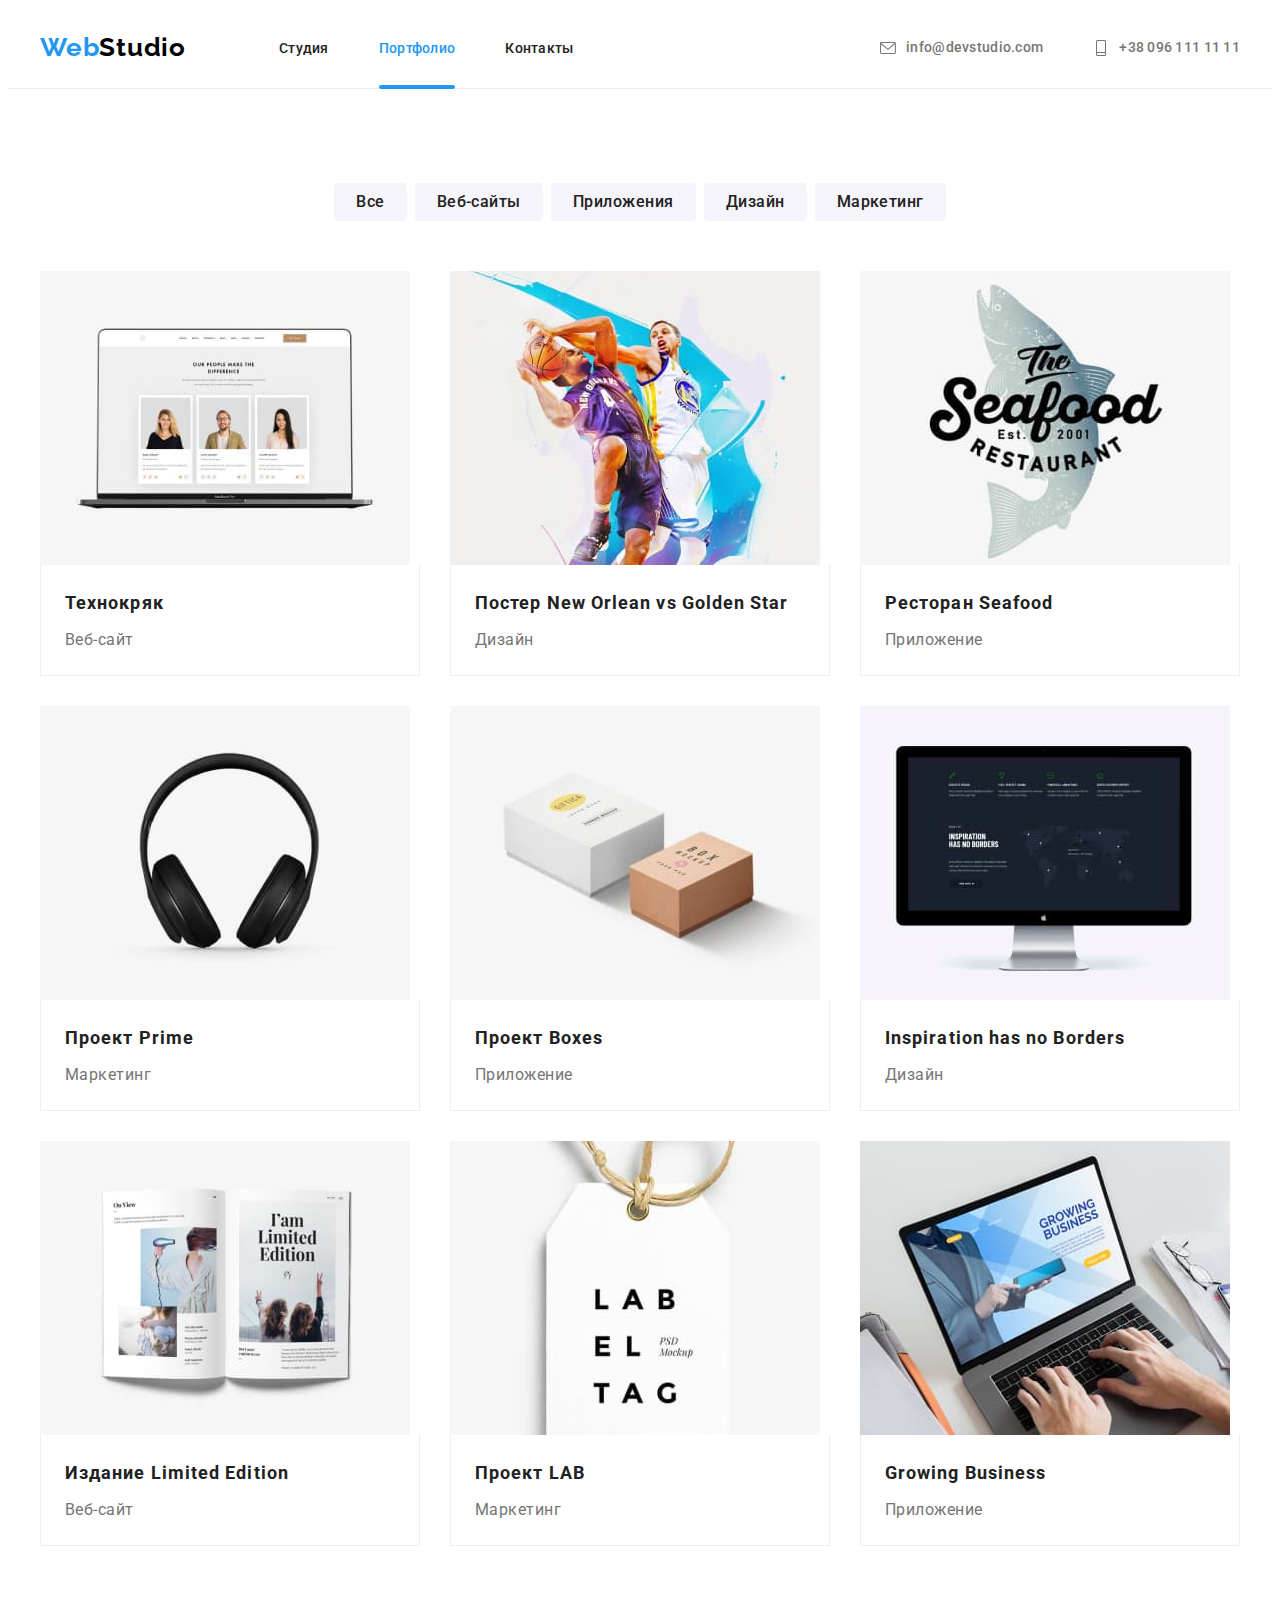
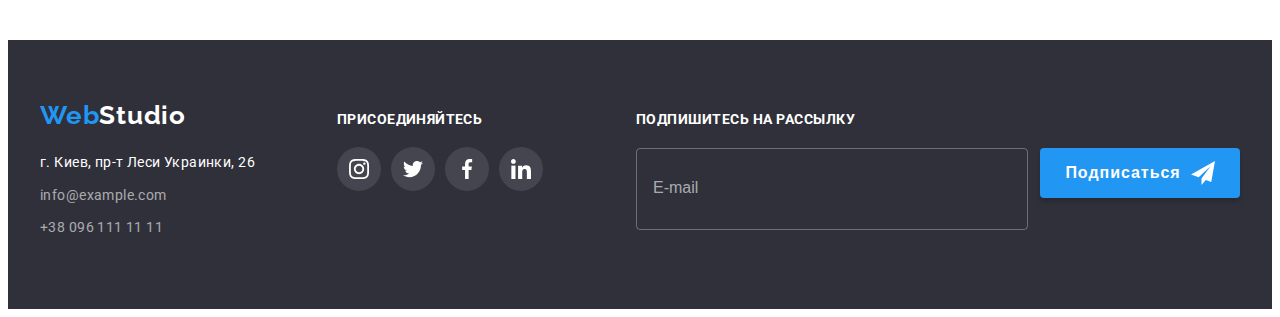
==== commit d9469fc3: "+-" ====
--- a/portfolio.html
+++ b/portfolio.html
@@ -21,37 +21,27 @@
 
 </head>
 <body>
-    <header class="border">
-        <div class="container content">
-            <nav class="nav-container">
-                <a href="./index.html" lang="en" class="link-logo"><span class="logo">Web</span>Studio</a>
-                <ul class="header-list">
-                    <li class="link-content">
-                        <a href="./index.html" class="site-nav ">Студия</a>
-                    </li>
-                    <li class="link-content">
-                        <a href="./portfolio.html" class="site-nav current">Портфолио</a>
-                    </li>
-                    <li class="link-content">
-                        <a href="" class="site-nav">Контакты</a>
-                    </li>
+    <header class="header">
+        <div class="container container--flex">
+            <a href="./index.html" rel="noopener noreferrer" class="logo" lang="en">Web<span
+                    class="logo__primary">Studio</span></a>
+            <nav class="nav">
+                <ul class="nav__list">
+                    <li class="nav__item"><a class="nav__link" href="./index.html">Студия</a></li>
+                    <li class="nav__item"><a class="nav__link nav__link--curent" href="./portfolio.html">Портфолио</a></li>
+                    <li class="nav__item"><a class="nav__link" href="">Контакты</a></li>
                 </ul>
             </nav>
-            <ul class="header-list">
-                <li class="contact-link">
-                    <a href="mailto:info@devstudio.com" class="contact">
-                        <svg class="contact-icon">
+            <ul class="contact">
+                <li class="contact__item">
+                    <a class="contact__link" href="mailto:info@devstudio.com"><svg class="contact__icon">
                             <use href="./images/icons.svg#icon-envelope"></use>
-                        </svg>
-                        info@devstudio.com
-                    </a>
-                </li>
-                <li class="contact-link">
-                    <a href="tel:+380961111111" class="contact">
-                        <svg class="contact-icon">
+                        </svg>info@devstudio.com</a>
+                </li>
+                <li class="contact__item">
+                    <a class="contact__link" href="tel:+380961111111"><svg class="contact__icon">
                             <use href="./images/icons.svg#icon-smartphone"></use>
-                        </svg>
-                        +38 096 111 11 11</a>
+                        </svg>+38 096 111 11 11</a>
                 </li>
             </ul>
         </div>
--- a/css/main.min.css
+++ b/css/main.min.css
@@ -1,3 +1,3 @@
 :root{--primeri-text-color: #757575;--title-text-color: #212121;--accent-colot: #2196f3;--white-color: #ffffff;--gray-background-color: #f5f4fa;--black-background-color: #2f303a;--translucent-color: rgba(255, 255, 255, 0.6)
-  --social-image-color: #dafb1b8;--logo-color:#2196F3;--bg-hover-button:#188ce8;--adress-color: rgba(255, 255, 255, 0.6);--overlay-card-color: rgba(33, 150, 243, 0.9);--duration: 250ms;--function: cubic-bezier(0.4, 0, 0.2, 1);--modal-title-color: #212121;--modal-icon-input-color: #212121;--modal-text-color: #757575;--modal-comment-placeholder: rgba(117, 117, 117, 0.5);--modal-policy-link: #2196f3;--modal-button-submit-color: #ffffff;--modal-checkbox-border-color: #212121}.visually-hidden{position:absolute;white-space:nowrap;width:1px;height:1px;overflow:hidden;border:0;padding:0;clip:rect(0 0 0 0);clip-path:inset(50%);margin:-1px}h1,h2,h3,ul,p{margin:0}img{display:block;max-width:100%;max-height:100%}ul{list-style:none}a{text-decoration:none}ul{list-style:none;padding:0;text-decoration:none}link{text-decoration:none}body{color:var(--primeri-text-color);background-color:#ffffff;font-family:roboto, sans-serif;letter-spacing:0.03em}.icon{display:inline-block;width:1em;height:1em;fill:currentColor}.container{width:1200px;margin:0 auto;padding:0 15px}.border{border-bottom:1px solid #ececec}.container.content{display:flex;align-items:center}.container{width:1200px;margin-left:auto;margin-right:auto;padding-left:15px;padding-right:15px}.nav-container{display:flex}.header-list{margin:0;display:flex;padding-left:0;margin-left:auto}.link-logo{display:block;display:flex;align-items:center;margin-right:93px;color:var(--title-text-color);font-family:Raleway, sans-serif;font-style:normal;font-weight:700;font-size:26px;line-height:1.2}.logo{display:block;color:var(--accent-colot)}.link-content:not(:last-child){margin-right:50px}.site-nav{display:block;padding-top:32px;padding-bottom:32px;color:var(--title-text-color);font-weight:500;font-size:14px;line-height:1.14;transition-property:color;transition-duration:var(--duration);transition-timing-function:var(--function);position:relative}.site-nav:hover,.site-nav:focus{color:var(--accent-colot)}.site-nav.current{color:var(--accent-colot)}.current::after{content:'';width:100%;height:4px;background-color:var(--logo-color);border-radius:2px;position:absolute;left:0;bottom:-1px}.site-nav.current{color:var(--accent-colot)}.header-list .contact-link+.contact-link{margin-left:50px}.contact{fill:currentColor;display:flex;align-items:center;padding-top:32px;padding-bottom:32px;color:var(--primeri-text-color);font-weight:500;font-size:14px;line-height:1.14;transition-property:color;transition-duration:var(--duration);transition-timing-function:var(--function)}.contact-icon{fill:currentColor;margin-right:10px;width:16px;height:16px}.contact:hover,.contact:focus{color:var(--accent-colot)}.hero{background-color:var(--black-background-color);background-image:linear-gradient(rgba(47,48,58,0.4), rgba(47,48,58,0.4)),url(../images/hero-bg.jpg);background-repeat:no-repeat;background-position:center;background-size:cover;letter-spacing:0.06em;text-align:center;padding:200px 0}.hero-title{color:var(--white-color);font-weight:900;font-size:44px;line-height:60px;letter-spacing:0.06em;text-transform:uppercase;margin-bottom:30px}.hero-button{background-color:var(--accent-colot);color:var(--white-color);width:200px;height:50px;font-weight:700;font-size:16px;line-height:1.87;border-radius:4px;letter-spacing:0.06em;border:none;cursor:pointer}.section{padding-bottom:94px;padding-top:94px}.work-section{padding-top:0}.section-title{color:var(--title-text-color);font-weight:700;font-size:36px;line-height:1.17;text-align:center;margin-bottom:50px}.feature{display:flex;justify-content:space-between;margin-bottom:30px}.feature-item{justify-content:center;align-items:center;margin-right:30px;width:calc((100% - 90px) / 4)}.feature:not(:last-child){margin-right:30px}.feature-icon-box{display:flex;justify-content:center;align-items:center;background-color:var(--gray-background-color);border-radius:4px;width:270px;height:120px;margin-bottom:30px}.feature-icon{width:70px;height:70px}.feature-item:last-child{margin-right:0}.feature-title{color:var(--title-text-color);font-weight:700;font-size:14px;line-height:1.14;text-transform:uppercase;margin-bottom:10px}.feature-text{font-size:14px;line-height:1.71}.our-work{display:flex}.our-work-item{position:relative;margin-bottom:0}.our-work-item:not(:last-child){margin-right:30px}.our-work-item-block-title{position:absolute;display:flex;height:70px;justify-content:center;align-items:center;left:0;bottom:0;width:100%;font-family:Roboto;font-weight:700;font-weight:bold;font-size:14px;line-height:1.1;letter-spacing:0.03em;text-transform:uppercase;background-color:rgba(47,48,58,0.8);color:var(--white-color)}.team-list{display:flex}.team-item{background:var(--white-color);box-shadow:0px 1px 3px rgba(0,0,0,0.12),0px 1px 1px rgba(0,0,0,0.14),0px 2px 1px rgba(156,138,138,0.2);border-radius:0px 0px 4px 4px}.team-item{margin-right:30px;background-color:var(--white-color)}.team-item:last-child{margin-right:0px}.team-name{color:var(--title-text-color);font-weight:500;font-size:16px;line-height:1.17;text-align:center;margin-bottom:10px}.team-container{padding-top:30px;padding-bottom:30px}.team{background-color:var(--gray-background-color)}.team-profession{font-size:16px;line-height:18.75px;text-align:center}.list-social-networks{display:flex;justify-content:center;margin-top:16px}.item-social-networks{margin-right:10px;width:44px;height:44px;margin-right:10px;display:flex;justify-content:center;align-items:center}.item-social-networks:first-child{margin-left:0}.item-social-networks:last-child{margin-right:0}.link-social-networks{width:100%;height:100%;border-radius:50%;display:flex;justify-content:center;align-items:center;color:#afb1b8;transition-property:color, background-color;transition-duration:var(--duration);transition-timing-function:var(--function)}.icon-social-networks{display:block;width:20px;height:20px;fill:currentColor;transition-property:fill, background-color;transition-duration:var(--duration);transition-timing-function:var(--function)}.link-social-networks:hover,.link-social-networks:focus{background-color:var(--accent-colot);color:var(--white-color)}.icon-social-networks:hover,.icon-social-networks:focus{fill:var(--white-color);background-color:var(--accent-colot)}.clients-header{font-weight:700;font-size:36px;line-height:42px;text-align:center;letter-spacing:0.03em;color:var(--title-text-color);margin-bottom:50px}.clients-list{display:flex;justify-content:center;align-items:center}.clients-item{margin-left:30px;width:170px;height:92px;border-radius:4px;transition-property:color;transition-duration:var(--duration);transition-timing-function:var(--function)}.clients-item:first-child{margin-left:0}.clients-link{border:1px solid #AFB1B8;border-radius:4px;display:flex;justify-content:center;align-items:center;width:100%;height:100%;color:#afb1b8;transition-property:color, border-color;transition-duration:var(--duration);transition-timing-function:var(--function)}.clients-link:hover,.clients-link:focus{color:var(--accent-colot);border-color:var(--accent-colot)}.clients-icon{width:106px;height:60px;fill:currentColor}.footer{background-color:var(--black-background-color);padding:60px 0}.footer-content{display:flex;align-items:baseline}.footer-address{flex-grow:1;margin-right:70px}.footer-logo{font-family:Raleway, sans-serif;font-style:normal;font-weight:bold;font-size:26px;line-height:1.19;text-decoration:none;letter-spacing:0.03em;color:var(--white-color)}.footer-logo-blue{color:var(--accent-colot)}.footer-list{margin-top:20px}.footer-address-list{list-style-type:none;font-style:normal}.footer-address-list>li{margin-bottom:9px}.footer-address-map{font-style:normal;font-weight:normal;font-size:14px;line-height:1.71;letter-spacing:0.03em;text-decoration:none;color:var(--white-color)}.footer-address-link{text-decoration:none;font-size:14px;line-height:1.71;letter-spacing:0.03em;color:var(--adress-color);transition-property:color;transition-duration:var(--duration);transition-timing-function:var(--function)}.footer-address-link:focus,.footer-address-link:hover{color:var(--accent-colot)}.invite{font-weight:700;font-size:14px;line-height:16px;letter-spacing:0.03em;text-transform:uppercase;color:var(--white-color);margin-bottom:20px}.footer-icon-list{display:flex;justify-content:center}.footer-icon-item{width:44px;height:44px;margin-left:10px}.footer-icon-item:first-child{margin-left:0}.footer-link{display:flex;align-items:center;justify-content:center;width:100%;height:100%;border-radius:50%;background:rgba(255,255,255,0.1);transition-property:background-color;transition-duration:var(--duration);transition-timing-function:var(--function)}.footer-link:hover,.footer-link:focus{background-color:var(--accent-colot)}.footer-icon{display:block;width:20px;height:20px;fill:var(--white-color);transition-property:background-color;transition-duration:var(--duration);transition-timing-function:var(--function)}.footer-icon:hover,.footer-icon:focus{background-color:var(--accent-colot)}.container-sign-up{margin-left:93px}.footer-form-div{display:flex}.footer-form-label{display:block;margin-bottom:20px;font-weight:700;font-size:14px;line-height:1.14;text-transform:uppercase;color:var(--white-color)}.footer-form-input{display:block;width:358px;height:50px;padding:15px 16px;border-radius:4px;color:var(--white-color);border:1px solid rgba(255,255,255,0.3);background-color:transparent}.footer-form-input::placeholder{font-weight:400;font-size:16px;line-height:1.25;color:rgba(255,255,255,0.6)}.footer-form-btn{display:flex;align-items:center;justify-content:center;width:200px;height:50px;margin-left:12px;font-weight:700;font-size:16px;line-height:1.87px;letter-spacing:0.06em;border:none;border-radius:4px;color:var(--white-color);background-color:var(--accent-colot);box-shadow:0px 4px 4px rgba(0,0,0,0.15)}.footer-send-icon{margin-left:10px;fill:var(--white-color)}.button-works{font-family:inherit;font-weight:500;font-size:16px;line-height:1.62;letter-spacing:0.03em;text-align:center;border:none;border-radius:4px;cursor:pointer;transition:color 250ms var(--function),backgroung-color 250ms var(--timing-function),box-shadow 250ms var(--function)}.button-current{color:var(--title-text-color);background-color:var(--accent-colot);border-radius:4px;transition-property:color, background-color, box-shadow;transition-duration:var(--duration);transition-timing-function:var(--function)}.button-works:hover,.button-works:focus{color:var(--white-color);background-color:var(--accent-colot);cursor:pointer}.buttons{display:flex;justify-content:center;margin-bottom:50px;margin-top:94px}.works-item-btn:not(:last-child){margin-right:8px}.button-works{padding:6px 22px;color:var(--title-text-color);background-color:var(--gray-background-color);transition-property:color, background-color, box-shadow;transition-duration:var(--duration);transition-timing-function:var(--function)}.button-works:focus,.button-works:hover{color:var(--white-color);background-color:var(--accent-colot);box-shadow:0px 3px 1px rgba(0,0,0,0.1),0px 1px 2px rgba(0,0,0,0.08),0px 2px 2px rgba(0,0,0,0.12)}.content-title{font-weight:700;font-size:18px;line-height:2;letter-spacing:0.06em;color:var(--title-text-color)}.content-text{text-decoration:none;font-weight:400;font-size:16px;line-height:1.87;letter-spacing:0.03em;color:var(--primeri-text-color)}.portfolio-projects-list{display:flex;flex-wrap:wrap;margin-top:-30px;margin-left:-30px;margin-bottom:94px}.portfolio-projects-list>li{flex-basis:calc((100% - 3 * 30px) / 3);margin-left:30px;margin-top:30px}.portfolio-pojects-item{background-color:var(--white-color)}.portfolio-pojects-item:hover .overlay-text .portfolio-pojects-item:focus .overlay-text{transform:translateY(0)}.portfolio-pojects-link{text-decoration:none;display:block}.portfolio-pojects-link{transition-property:box-shadow;transition-duration:var(--duration);transition-timing-function:var(--function)}.portfolio-pojects-link:hover,.portfolio-pojects-link:focus{box-shadow:0px 1px 1px rgba(0,0,0,0.12),0px 4px 4px rgba(0,0,0,0.06),1px 4px 6px rgba(0,0,0,0.16)}.portfolio-pojects-link:hover .content-overlay,.portfolio-pojects-link:focus .content-overlay{transform:translateY(0)}.card-aside{position:relative;height:294px;overflow:hidden}.overlay-text{color:#ffffff;font-size:18px;line-height:1.56}.content-overlay{position:absolute;width:100%;height:100%;top:0;left:0;padding:63px 24px;background-color:var(--overlay-card-color);transform:translateY(101%);transition:transform 250ms var(--function)}.portfolio-project{border:1px solid #eeeeee;border-top:0;box-sizing:border-box;padding:20px 24px}.portfolio-project-name{font-style:normal;font-weight:700;font-size:18px;line-height:2;letter-spacing:0.06em;margin-bottom:4px;color:var(--title-text-color)}.portfolio-project-type{font-size:16px;line-height:1.87;letter-spacing:0.03em;color:var(--primeri-text-color)}.backdrop{position:fixed;width:100vw;height:100vh;background-color:rgba(0,0,0,0.2);top:0;left:0;opacity:1;transition:opacity 250ms cubic-bezier(0.4, 0, 0.2, 1),visibility 250ms cubic-bezier(0.4, 0, 0.2, 1)}.is-hidden{visibility:hidden;opacity:0;pointer-events:none}.backdrop.is-hidden .modal{transform:translate(-50%, -50%) scale(0.7)}.modal{position:absolute;padding:40px;width:528px;min-height:581px;background:var(--modal-button-submit-color);box-shadow:0px 1px 3px rgba(0,0,0,0.12),0px 1px 1px rgba(0,0,0,0.14),0px 2px 1px rgba(0,0,0,0.2);border-radius:4px;top:50%;left:50%;transform:scale(1) translate(-50%, -50%);transition:transform 250ms cubic-bezier(0.4, 0, 0.2, 1)}.modal-close{display:flex;align-items:center;justify-content:center;position:absolute;width:30px;height:30px;top:8px;right:8px;padding:6px;color:var(--accent-colot);background-color:var(--modal-button-submit-color);border:1px solid rgba(0,0,0,0.1);border-radius:50%;cursor:pointer;transition:fill 250ms cubic-bezier(0.4, 0, 0.2, 1),border 250ms cubic-bezier(0.4, 0, 0.2, 1)}.icon-close{position:absolute;color:var(--accent-colot)}.modal-close:hover,.modal-close:focus{fill:currentColor}.modal-title{font-weight:700;font-size:20px;line-height:1.15;text-align:center;letter-spacing:0.03em;margin-bottom:12px;color:var(--title-text-color)}.form-field{margin-bottom:10px}.label-contacts{display:block;margin-bottom:4px;font-weight:400;font-size:12px;line-height:1.17;letter-spacing:0.01em;color:var(--primeri-text-color)}.form-textarea{width:100%;height:120px;padding:12px 16px;margin-top:4px;resize:none;border-radius:4px;outline-color:transparent;border:1px solid rgba(33,33,33,0.2);transition:border-color var(--duration) var(--function)}.form-textarea::placeholder{font-weight:400;font-size:14px;line-height:1.14;letter-spacing:0.01em;color:rgba(117,117,117,0.5)}.form-textarea:focus{border-color:var(--accent-colot);border-width:2px}.modal-input-text{display:flex;flex-direction:column;margin-bottom:4px;font-size:12px;line-height:1.17;letter-spacing:0.01em;color:var(--modal-text-color)}.form-input-wrapper{position:relative}.modal-input:focus{border:1px solid var(--accent-colot)}.modal-input:focus+.form-icon{fill:var(--accent-colot)}.modal-input{display:block;width:100%;height:40px;padding-left:42px;border-radius:4px;border:1px solid rgba(33,33,33,0.2);outline-color:transparent;transition:border-color var(--duration) var(--function)}.modal-input:focus+.form-icon{fill:var(--accent-colot)}.modal-input:focus{border-color:var(--accent-colot);border-width:2px}.modal-input:focus+.form-icon{fill:var(--accent-colot)}.form-input-wrapper{position:relative}.form-icon{position:absolute;top:50%;left:15px;transform:translateY(-50%);transition:fill 250ms var(--function)}.form-textarea{transition:color 250ms cubic-bezier(0.4, 0, 0.2, 1),border 250ms cubic-bezier(0.4, 0, 0.2, 1);width:100%;height:120px;padding:12px 16px;border-radius:4px;border:1px solid rgba(33,33,33,0.2);resize:none;color:#000000}.form-textarea:focus{fill:var(--accent-colot)}.form-textarea::placeholder{color:rgba(117,117,117,0.5);font-size:14px;line-height:1.17;text-align:left;vertical-align:top;letter-spacing:0.01em}.modal-form-checkbox{margin-bottom:30px}.modal-policy-text{display:flex;justify-content:center;align-items:center;height:15px;font-size:14px;line-height:1.71;letter-spacing:0.03em}.modal-input-policy{cursor:pointer}.border-checkbox{display:flex;justify-content:center;align-items:center;width:16px;height:15px;border:2px solid var(--modal-checkbox-border-color);border-radius:2px;margin-right:8px;transition:background-color 250ms var(--function),border-color 250ms var(--function)}.icon-check{fill:transparent}.modal-input-policy:focus+.modal-policy-text .border-checkbox,.modal-input-policy:hover+.modal-policy-text .border-checkbox{border-color:#2196f3}.modal-input-policy:checked+.modal-policy-text .border-checkbox{background-color:var(--accent-colot);border:none}.modal-input-policy:checked:focus+.modal-policy-text .icon-check{fill:var(--white-color)}.modal-policy-link{color:var(--modal-policy-link);text-decoration:underline;font-size:14px;line-height:1.71;letter-spacing:0.03em;text-decoration-skip-ink:none;margin-left:3px}.agreement{margin-left:5px;text-decoration-line:underline;text-decoration-skip-ink:none;color:var(--accent-colot)}.primary-button{display:block;margin:0 auto;min-width:200px;height:50px;padding:10px 32px;font-family:inherit;font-weight:700;font-size:16px;line-height:1.9;letter-spacing:0.06em;border:none;cursor:pointer;background-color:var(--accent-colot);color:var(--white-color);box-shadow:0px 4px 4px rgba(0,0,0,0.15);border-radius:4px;transition:color 250ms cubic-bezier(0.4, 0, 0.2, 1),border 250ms cubic-bezier(0.4, 0, 0.2, 1)}.primary-button:focus{outline-color:var(--accent-colot)}
+  --social-image-color: #dafb1b8;--logo-color:#2196F3;--bg-hover-button:#188ce8;--adress-color: rgba(255, 255, 255, 0.6);--overlay-card-color: rgba(33, 150, 243, 0.9);--duration: 250ms;--function: cubic-bezier(0.4, 0, 0.2, 1);--modal-title-color: #212121;--modal-icon-input-color: #212121;--modal-text-color: #757575;--modal-comment-placeholder: rgba(117, 117, 117, 0.5);--modal-policy-link: #2196f3;--modal-button-submit-color: #ffffff;--modal-checkbox-border-color: #212121}h1,h2,h3,ul,p{margin:0}img{display:block;max-width:100%;max-height:100%}a{text-decoration:none}ul{list-style:none;padding:0;text-decoration:none}body{color:var(--primeri-text-color);background-color:#ffffff;font-family:roboto, sans-serif;letter-spacing:0.03em}.visually-hidden{position:absolute;white-space:nowrap;width:1px;height:1px;overflow:hidden;border:0;padding:0;clip:rect(0 0 0 0);clip-path:inset(50%);margin:-1px}.container{width:1200px;margin:0 auto;padding:0 15px}.icon{display:inline-block;width:1em;height:1em;fill:currentColor}.header{border-bottom:1px solid #ececec}.container--flex{display:flex;height:80px}.contact__link{display:flex;align-items:center;padding-top:32px;padding-bottom:32px;font-family:Roboto;font-size:14px;font-weight:500;line-height:1.4;letter-spacing:.02em;color:var(--primeri-text-color);text-decoration:none;transition-property:color;transition-duration:var(--duration);transition-timing-function:var(--function)}.contact__link:hover,.contact__link:focus{color:var(--accent-colot)}.contact{display:flex;margin-left:auto}.contact .contact__item+.contact__item{margin-left:50px;flex-basis:calc(100% /  - )}.contact__item{display:flex;align-items:center}.contact__icon{width:16px;height:16px;margin-right:10px;fill:currentColor}.nav{margin-left:93px}.nav__list{display:flex}.nav__list .nav__item+.nav__item{margin-left:50px;flex-basis:calc(100% /  - )}.nav__link{position:relative;display:block;padding-top:32px;padding-bottom:32px;font-family:Roboto;font-size:14px;font-weight:500;line-height:auto;letter-spacing:.02em;color:var(--title-text-color);text-decoration:none;transition-property:color;transition-duration:var(--duration);transition-timing-function:var(--function)}.nav__link:hover,.nav__link:focus{color:var(--accent-colot)}.nav__link--curent{color:var(--accent-colot)}.nav__link--curent::after{content:" ";width:100%;height:4px;position:absolute;bottom:-1px;left:0;background-color:var(--accent-colot);border-radius:2px}.logo{display:block;padding-top:24px;padding-bottom:24px;font-family:Raleway;font-size:26px;font-weight:700;line-height:1.2;letter-spacing:.03em;color:var(--accent-colot);text-decoration:none}.logo__primary{font-family:Raleway;font-size:26px;font-weight:700;line-height:1.2;letter-spacing:.03em;color:#000}.logo__secondary{font-family:Raleway;font-size:26px;font-weight:700;line-height:1.2;letter-spacing:.03em;color:var(--white-color)}.logo_container .logo{padding:0;margin-bottom:20px}.header-list .contact-link+.contact-link{margin-left:50px}.contact{fill:currentColor;display:flex;align-items:center;padding-top:32px;padding-bottom:32px;color:var(--primeri-text-color);font-weight:500;font-size:14px;line-height:1.14;transition-property:color;transition-duration:var(--duration);transition-timing-function:var(--function)}.contact:hover,.contact:focus{color:var(--accent-colot)}.contact-icon{fill:currentColor;margin-right:10px;width:16px;height:16px}.hero{background-color:var(--black-background-color);background-image:linear-gradient(rgba(47,48,58,0.4), rgba(47,48,58,0.4)),url(../images/hero-bg.jpg);background-repeat:no-repeat;background-position:center;background-size:cover;letter-spacing:0.06em;text-align:center;padding:200px 0}.hero-title{color:var(--white-color);font-weight:900;font-size:44px;line-height:60px;letter-spacing:0.06em;text-transform:uppercase;margin-bottom:30px}.hero-button{background-color:var(--accent-colot);color:var(--white-color);width:200px;height:50px;font-weight:700;font-size:16px;line-height:1.87;border-radius:4px;letter-spacing:0.06em;border:none;cursor:pointer}.section{padding-bottom:94px;padding-top:94px}.work-section{padding-top:0}.section-title{color:var(--title-text-color);font-weight:700;font-size:36px;line-height:1.17;text-align:center;margin-bottom:50px}.features__list{display:flex;justify-content:space-between;margin-bottom:30px}.features__list:not(:last-child){margin-right:30px}.features__item{justify-content:center;align-items:center;margin-right:30px;width:calc((100% - 90px) / 4)}.features__item:last-child{margin-right:0}.features__box{display:flex;justify-content:center;align-items:center;background-color:var(--gray-background-color);border-radius:4px;width:270px;height:120px;margin-bottom:30px}.features__icon{width:70px;height:70px}.features__caption{color:var(--title-text-color);font-weight:700;font-size:14px;line-height:1.14;text-transform:uppercase;margin-bottom:10px}.features__text{font-size:14px;line-height:1.71}.our-work{display:flex}.our-work-item{position:relative;margin-bottom:0}.our-work-item:not(:last-child){margin-right:30px}.our-work-item-block-title{position:absolute;display:flex;height:70px;justify-content:center;align-items:center;left:0;bottom:0;width:100%;font-family:Roboto;font-weight:700;font-weight:bold;font-size:14px;line-height:1.1;letter-spacing:0.03em;text-transform:uppercase;background-color:rgba(47,48,58,0.8);color:var(--white-color)}.team-list{display:flex}.team-item{background:var(--white-color);box-shadow:0px 1px 3px rgba(0,0,0,0.12),0px 1px 1px rgba(0,0,0,0.14),0px 2px 1px rgba(156,138,138,0.2);border-radius:0px 0px 4px 4px}.team-item{margin-right:30px;background-color:var(--white-color)}.team-item:last-child{margin-right:0px}.team-name{color:var(--title-text-color);font-weight:500;font-size:16px;line-height:1.17;text-align:center;margin-bottom:10px}.team-container{padding-top:30px;padding-bottom:30px}.team{background-color:var(--gray-background-color)}.team-profession{font-size:16px;line-height:18.75px;text-align:center}.list-social-networks{display:flex;justify-content:center;margin-top:16px}.item-social-networks{margin-right:10px;width:44px;height:44px;margin-right:10px;display:flex;justify-content:center;align-items:center}.item-social-networks:first-child{margin-left:0}.item-social-networks:last-child{margin-right:0}.link-social-networks{width:100%;height:100%;border-radius:50%;display:flex;justify-content:center;align-items:center;color:#afb1b8;transition-property:color, background-color;transition-duration:var(--duration);transition-timing-function:var(--function)}.link-social-networks:hover,.link-social-networks:focus{background-color:var(--accent-colot);color:var(--white-color)}.icon-social-networks{display:block;width:20px;height:20px;fill:currentColor;transition-property:fill, background-color;transition-duration:var(--duration);transition-timing-function:var(--function)}.icon-social-networks:hover,.icon-social-networks:focus{fill:var(--white-color);background-color:var(--accent-colot)}.clients-header{font-weight:700;font-size:36px;line-height:42px;text-align:center;letter-spacing:0.03em;color:var(--title-text-color);margin-bottom:50px}.clients-list{display:flex;justify-content:center;align-items:center}.clients-item{margin-left:30px;width:170px;height:92px;border-radius:4px;transition-property:color;transition-duration:var(--duration);transition-timing-function:var(--function)}.clients-item:first-child{margin-left:0}.clients-link{border:1px solid #afb1b8;border-radius:4px;display:flex;justify-content:center;align-items:center;width:100%;height:100%;color:#afb1b8;transition-property:color, border-color;transition-duration:var(--duration);transition-timing-function:var(--function)}.clients-link:hover,.clients-link:focus{color:var(--accent-colot);border-color:var(--accent-colot)}.clients-icon{width:106px;height:60px;fill:currentColor}.footer{background-color:var(--black-background-color);padding:60px 0}.footer-content{display:flex;align-items:baseline}.footer-address{flex-grow:1;margin-right:70px}.footer-logo{font-family:Raleway, sans-serif;font-style:normal;font-weight:bold;font-size:26px;line-height:1.19;text-decoration:none;letter-spacing:0.03em;color:var(--white-color)}.footer-logo-blue{color:var(--accent-colot)}.footer-list{margin-top:20px}.footer-address-list{list-style-type:none;font-style:normal}.footer-address-list>li{margin-bottom:9px}.footer-address-map{font-style:normal;font-weight:normal;font-size:14px;line-height:1.71;letter-spacing:0.03em;text-decoration:none;color:var(--white-color)}.footer-address-link{text-decoration:none;font-size:14px;line-height:1.71;letter-spacing:0.03em;color:var(--adress-color);transition-property:color;transition-duration:var(--duration);transition-timing-function:var(--function)}.footer-address-link:focus,.footer-address-link:hover{color:var(--accent-colot)}.invite{font-weight:700;font-size:14px;line-height:16px;letter-spacing:0.03em;text-transform:uppercase;color:var(--white-color);margin-bottom:20px}.footer-icon-list{display:flex;justify-content:center}.footer-icon-item{width:44px;height:44px;margin-left:10px}.footer-icon-item:first-child{margin-left:0}.footer-link{display:flex;align-items:center;justify-content:center;width:100%;height:100%;border-radius:50%;background:rgba(255,255,255,0.1);transition-property:background-color;transition-duration:var(--duration);transition-timing-function:var(--function)}.footer-link:hover,.footer-link:focus{background-color:var(--accent-colot)}.footer-icon{display:block;width:20px;height:20px;fill:var(--white-color);transition-property:background-color;transition-duration:var(--duration);transition-timing-function:var(--function)}.footer-icon:hover,.footer-icon:focus{background-color:var(--accent-colot)}.container-sign-up{margin-left:93px}.footer-form-div{display:flex}.footer-form-label{display:block;margin-bottom:20px;font-weight:700;font-size:14px;line-height:1.14;text-transform:uppercase;color:var(--white-color)}.footer-form-input{display:block;width:358px;height:50px;padding:15px 16px;border-radius:4px;color:var(--white-color);border:1px solid rgba(255,255,255,0.3);background-color:transparent}.footer-form-input::placeholder{font-weight:400;font-size:16px;line-height:1.25;color:rgba(255,255,255,0.6)}.footer-form-btn{display:flex;align-items:center;justify-content:center;width:200px;height:50px;margin-left:12px;font-weight:700;font-size:16px;line-height:1.87px;letter-spacing:0.06em;border:none;border-radius:4px;color:var(--white-color);background-color:var(--accent-colot);box-shadow:0px 4px 4px rgba(0,0,0,0.15)}.footer-send-icon{margin-left:10px;fill:var(--white-color)}.backdrop{position:fixed;width:100vw;height:100vh;background-color:rgba(0,0,0,0.2);top:0;left:0;opacity:1;transition:opacity 250ms cubic-bezier(0.4, 0, 0.2, 1),visibility 250ms cubic-bezier(0.4, 0, 0.2, 1)}.backdrop.is-hidden .modal{transform:translate(-50%, -50%) scale(0.7)}.is-hidden{visibility:hidden;opacity:0;pointer-events:none}.backdrop .modal{position:absolute;padding:40px;width:528px;min-height:581px;background:var(--modal-button-submit-color);box-shadow:0px 1px 3px rgba(0,0,0,0.12),0px 1px 1px rgba(0,0,0,0.14),0px 2px 1px rgba(0,0,0,0.2);border-radius:4px;top:50%;left:50%;transform:scale(1) translate(-50%, -50%);transition:transform 250ms cubic-bezier(0.4, 0, 0.2, 1)}.modal-close{display:flex;align-items:center;justify-content:center;position:absolute;width:30px;height:30px;top:8px;right:8px;padding:6px;color:var(--accent-colot);background-color:var(--modal-button-submit-color);border:1px solid rgba(0,0,0,0.1);border-radius:50%;cursor:pointer;transition:fill 250ms cubic-bezier(0.4, 0, 0.2, 1),border 250ms cubic-bezier(0.4, 0, 0.2, 1)}.modal-close:hover,.modal-close:focus{fill:currentColor}.icon-close{position:absolute;color:var(--accent-colot)}.modal-title{font-weight:700;font-size:20px;line-height:1.15;text-align:center;letter-spacing:0.03em;margin-bottom:12px;color:var(--title-text-color)}.form-field{margin-bottom:10px}.label-contacts{display:block;margin-bottom:4px;font-weight:400;font-size:12px;line-height:1.17;letter-spacing:0.01em;color:var(--primeri-text-color)}.form-textarea{width:100%;height:120px;padding:12px 16px;margin-top:4px;resize:none;border-radius:4px;outline-color:transparent;border:1px solid rgba(33,33,33,0.2);transition:border-color var(--duration) var(--function)}.form-textarea::placeholder{font-weight:400;font-size:14px;line-height:1.14;letter-spacing:0.01em;color:rgba(117,117,117,0.5)}.form-textarea:focus{border-color:var(--accent-colot);border-width:2px}.modal-input-text{display:flex;flex-direction:column;margin-bottom:4px;font-size:12px;line-height:1.17;letter-spacing:0.01em;color:var(--modal-text-color)}.form-input-wrapper{position:relative}.modal-input{display:block;width:100%;height:40px;padding-left:42px;border-radius:4px;border:1px solid rgba(33,33,33,0.2);outline-color:transparent;transition:border-color var(--duration) var(--function)}.modal-input:focus{border:1px solid var(--accent-colot)}.modal-input:focus{border-color:var(--accent-colot);border-width:2px}.modal-input:focus+.form-icon{fill:var(--accent-colot)}.form-input-wrapper{position:relative}.form-icon{position:absolute;top:50%;left:15px;transform:translateY(-50%);transition:fill 250ms var(--function)}.form-textarea{transition:color 250ms cubic-bezier(0.4, 0, 0.2, 1),border 250ms cubic-bezier(0.4, 0, 0.2, 1);width:100%;height:120px;padding:12px 16px;border-radius:4px;border:1px solid rgba(33,33,33,0.2);resize:none;color:#000000}.form-textarea:focus{fill:var(--accent-colot)}.form-textarea::placeholder{color:rgba(117,117,117,0.5);font-size:14px;line-height:1.17;text-align:left;vertical-align:top;letter-spacing:0.01em}.modal-form-checkbox{margin-bottom:30px}.modal-policy-text{display:flex;justify-content:center;align-items:center;height:15px;font-size:14px;line-height:1.71;letter-spacing:0.03em}.modal-input-policy{cursor:pointer}.modal-input-policy:focus+.modal-policy-text .border-checkbox,.modal-input-policy:hover+.modal-policy-text .border-checkbox{border-color:#2196f3}.modal-input-policy:checked+.modal-policy-text .border-checkbox{background-color:var(--accent-colot);border:none}.modal-input-policy:checked:focus+.modal-policy-text .icon-check{fill:var(--white-color)}.border-checkbox{display:flex;justify-content:center;align-items:center;width:16px;height:15px;border:2px solid var(--modal-checkbox-border-color);border-radius:2px;margin-right:8px;transition:background-color 250ms var(--function),border-color 250ms var(--function)}.icon-check{fill:transparent}.modal-policy-link{color:var(--modal-policy-link);text-decoration:underline;font-size:14px;line-height:1.71;letter-spacing:0.03em;text-decoration-skip-ink:none;margin-left:3px}.agreement{margin-left:5px;text-decoration-line:underline;text-decoration-skip-ink:none;color:var(--accent-colot)}.primary-button{display:block;margin:0 auto;min-width:200px;height:50px;padding:10px 32px;font-family:inherit;font-weight:700;font-size:16px;line-height:1.9;letter-spacing:0.06em;border:none;cursor:pointer;background-color:var(--accent-colot);color:var(--white-color);box-shadow:0px 4px 4px rgba(0,0,0,0.15);border-radius:4px;transition:color 250ms cubic-bezier(0.4, 0, 0.2, 1),border 250ms cubic-bezier(0.4, 0, 0.2, 1)}.primary-button:focus{outline-color:var(--accent-colot)}.button-works{font-family:inherit;font-weight:500;font-size:16px;line-height:1.62;letter-spacing:0.03em;text-align:center;border:none;border-radius:4px;cursor:pointer;transition:color 250ms var(--function),backgroung-color 250ms var(--timing-function),box-shadow 250ms var(--function)}.button-works:hover,.button-works:focus{color:var(--white-color);background-color:var(--accent-colot);cursor:pointer}.button-current{color:var(--title-text-color);background-color:var(--accent-colot);border-radius:4px;transition-property:color, background-color, box-shadow;transition-duration:var(--duration);transition-timing-function:var(--function)}.buttons{display:flex;justify-content:center;margin-bottom:50px;margin-top:94px}.works-item-btn:not(:last-child){margin-right:8px}.button-works{padding:6px 22px;color:var(--title-text-color);background-color:var(--gray-background-color);transition-property:color, background-color, box-shadow;transition-duration:var(--duration);transition-timing-function:var(--function)}.button-works:focus,.button-works:hover{color:var(--white-color);background-color:var(--accent-colot);box-shadow:0px 3px 1px rgba(0,0,0,0.1),0px 1px 2px rgba(0,0,0,0.08),0px 2px 2px rgba(0,0,0,0.12)}.content-title{font-weight:700;font-size:18px;line-height:2;letter-spacing:0.06em;color:var(--title-text-color)}.content-text{text-decoration:none;font-weight:400;font-size:16px;line-height:1.87;letter-spacing:0.03em;color:var(--primeri-text-color)}.portfolio-projects-list{display:flex;flex-wrap:wrap;margin-top:-30px;margin-left:-30px;margin-bottom:94px}.portfolio-projects-list>li{flex-basis:calc((100% - 3 * 30px) / 3);margin-left:30px;margin-top:30px}.portfolio-pojects-item{background-color:var(--white-color)}.portfolio-pojects-item:hover .overlay-text .portfolio-pojects-item:focus .overlay-text{transform:translateY(0)}.portfolio-pojects-link{text-decoration:none;display:block}.portfolio-pojects-link{transition-property:box-shadow;transition-duration:var(--duration);transition-timing-function:var(--function)}.portfolio-pojects-link:hover,.portfolio-pojects-link:focus{box-shadow:0px 1px 1px rgba(0,0,0,0.12),0px 4px 4px rgba(0,0,0,0.06),1px 4px 6px rgba(0,0,0,0.16)}.portfolio-pojects-link:hover .content-overlay,.portfolio-pojects-link:focus .content-overlay{transform:translateY(0)}.card-aside{position:relative;height:294px;overflow:hidden}.overlay-text{color:#ffffff;font-size:18px;line-height:1.56}.content-overlay{position:absolute;width:100%;height:100%;top:0;left:0;padding:63px 24px;background-color:var(--overlay-card-color);transform:translateY(101%);transition:transform 250ms var(--function)}.portfolio-project{border:1px solid #eeeeee;border-top:0;box-sizing:border-box;padding:20px 24px}.portfolio-project-name{font-style:normal;font-weight:700;font-size:18px;line-height:2;letter-spacing:0.06em;margin-bottom:4px;color:var(--title-text-color)}.portfolio-project-type{font-size:16px;line-height:1.87;letter-spacing:0.03em;color:var(--primeri-text-color)}
 /*# sourceMappingURL=main.min.css.map */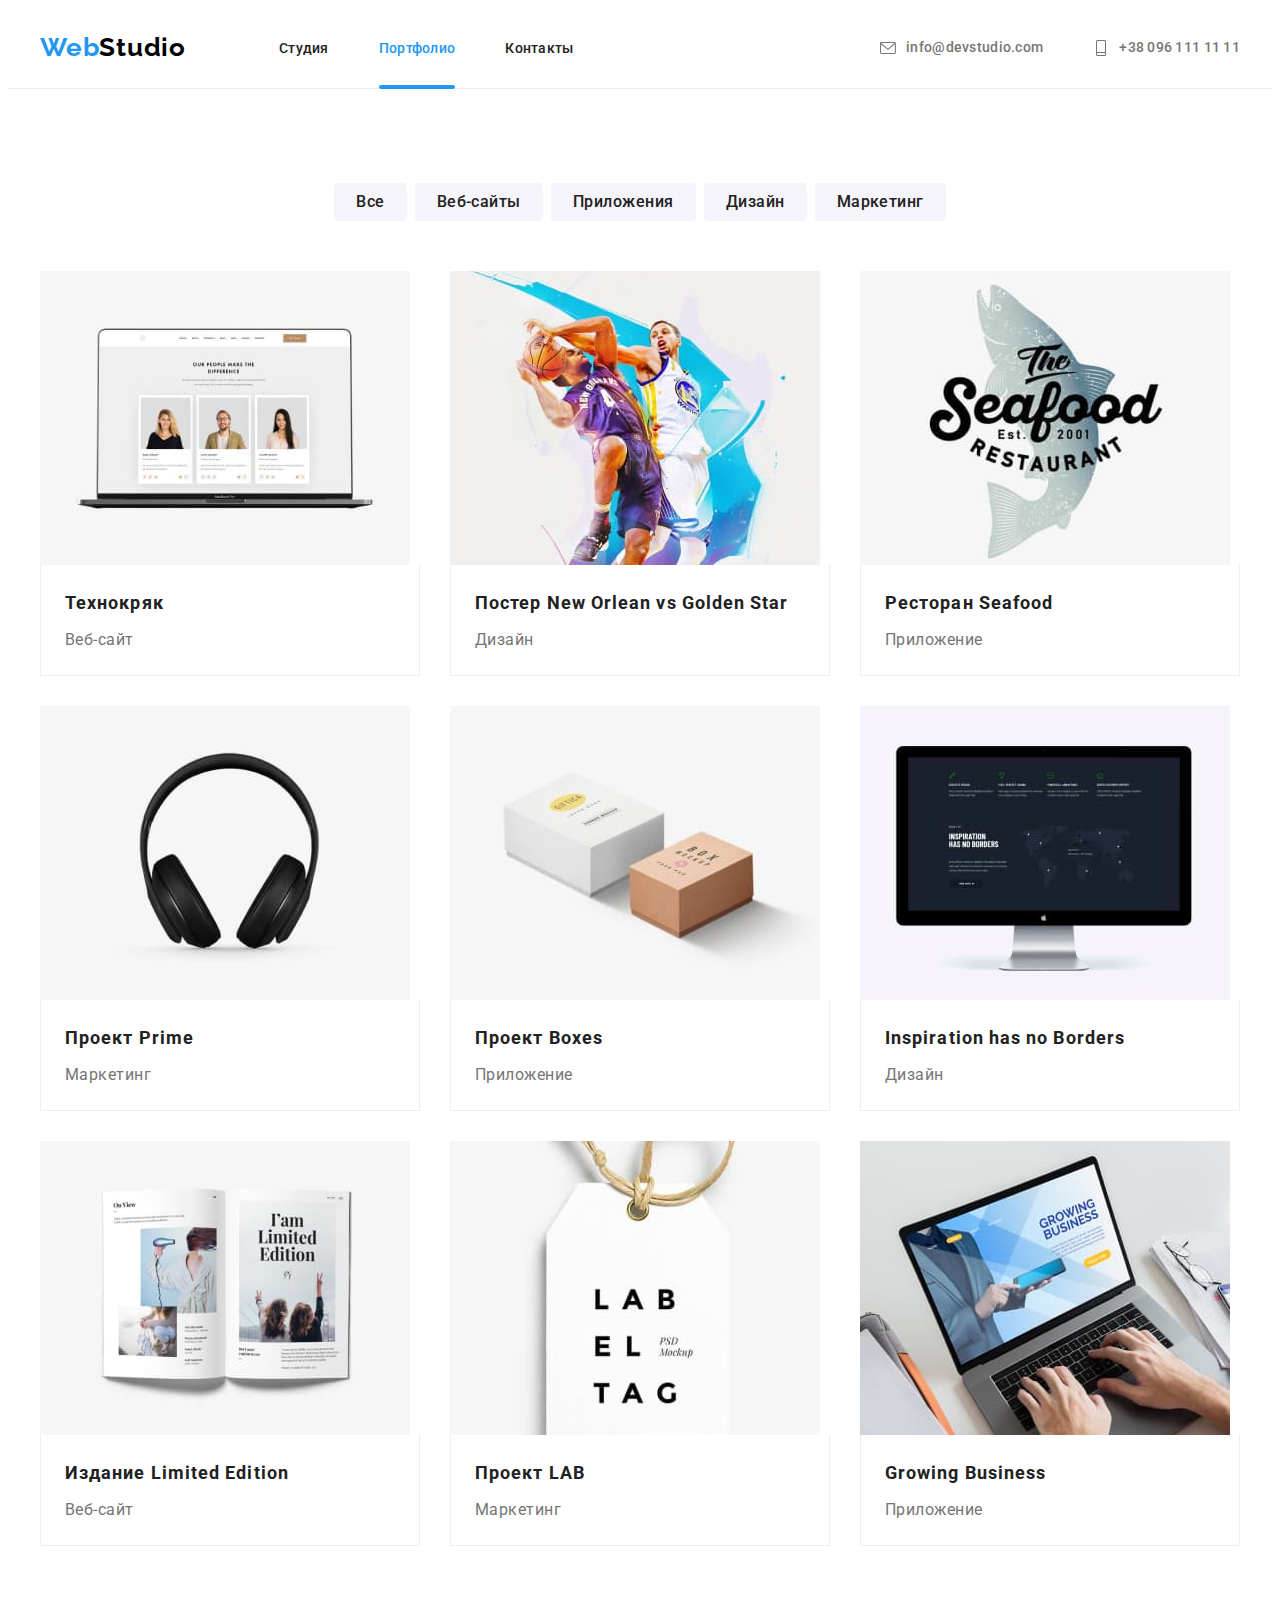
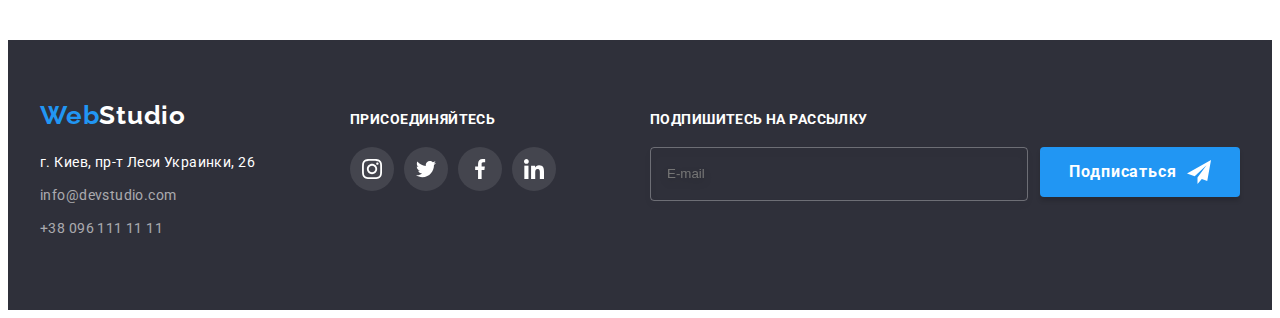
==== commit c489b03c: "finish-hw-07" ====
--- a/portfolio.html
+++ b/portfolio.html
@@ -245,67 +245,75 @@
         </div>
         </section>
         </main>
-    <footer class="footer">
-        <div class="container footer-content">
-            <div class="footer-address">
-                <a href="./index.html" class="footer-logo"><span class="footer-logo-blue">Web</span>Studio</a>
-                <address class="footer-list">
-                    <ul class="footer-address-list">
-                        <li>
-                            <a href="https://goo.gl/maps/sKUV3N8SFqWd6LK18" class="footer-address-map" target="_blank">
-                                г. Киев, пр-т Леси Украинки, 26</a>
+        <footer class="footer">
+            <div class="container footer--container">
+                <div class="logo_container">
+                    <a href="./index.html" rel="noopener noreferrer" class="logo" lang="en">Web<span
+                            class="logo__secondary">Studio</span></a>
+                    <address class="address">
+                        <p class="address__destination">г. Киев, пр-т Леси Украинки, 26</p>
+                        <ul class="address__list">
+                            <li class="address__item"><a class="address__contact"
+                                    href="mailto:info@devstudio.com">info@devstudio.com</a></li>
+                            <li class="address__item"><a class="address__contact" href="tel:+380961111111">+38 096 111 11 11</a>
+                            </li>
+                        </ul>
+                    </address>
+                </div>
+                <div class="join__container">
+                    <p class="join__title">
+                        присоединяйтесь
+                    </p>
+                    <ul class="join__list">
+                        <li class="join__items">
+                            <a href="#" class="join__link">
+                                <svg class="join__icon">
+                                    <use href="./images/icons.svg#icon-instagram"></use>
+                                </svg>
+                            </a>
                         </li>
-                        <li>
-                            <a href="mailto:info@example.com" class="footer-address-link">info@example.com</a>
+                        <li class="join__items">
+                            <a href="#" class="join__link">
+                                <svg class="join__icon">
+                                    <use href="./images/icons.svg#icon-twitter"></use>
+                                </svg>
+                            </a>
                         </li>
-                        <li><a href="tel:+380961111111" class="footer-address-link">+38 096 111 11 11</a></li>
+                        <li class="join__items">
+                            <a href="#" class="join__link">
+                                <svg class="join__icon">
+                                    <use href="./images/icons.svg#icon-facebook"></use>
+                                </svg>
+                            </a>
+                        </li>
+                        <li class="join__items">
+                            <a href="#" class="join__link">
+                                <svg class="join__icon">
+                                    <use href="./images/icons.svg#icon-linkedin"></use>
+                                </svg>
+                            </a>
+                        </li>
                     </ul>
-                </address>
+                </div>
+                <div class="sign-up__container">
+                    <form action="" class="sign-up__form">
+                        <div class="sign-up__box">
+                            <label for="sign-up-mail" class="sign-up__label">Подпишитесь на рассылку</label>
+                            <div class="footer-form-div">
+                                <input type="email" name="sign-up-mail" id="sign-up-mail" class="sign-up__input"
+                                    placeholder="E-mail">
+        
+                                <div class="button">
+                                    <button type="submit" class="button__sign-up">Подписаться<svg class="button__icon">
+                                            <use href="./images/icons.svg#send"></use>
+                                        </svg></button>
+                                </div>
+                            </div>
+                        </div>
+                    </form>
+        
+                </div>
             </div>
-            <div class="footer-social">
-                <p class="invite">присоединяйтесь</p>
-                <ul class="list footer-icon-list">
-                    <li class="footer-icon-item">
-                        <a href="https://www.instagram.com/" class="footer-link">
-                            <svg class="icon footer-icon">
-                                <use href="./images/icons.svg#icon-instagram" width="20px" height="20px"></use>
-                            </svg></a>
-                    </li>
-                    <li class="footer-icon-item">
-                        <a href="https://twitter.com/" class="footer-link">
-                            <svg class="icon footer-icon">
-                                <use href="./images/icons.svg#icon-twitter" width="20px" height="20px"></use>
-                            </svg></a>
-                    </li>
-                    <li class="footer-icon-item">
-                        <a href="https://www.facebook.com/" class="footer-link">
-                            <svg class="icon footer-icon">
-                                <use href="./images/icons.svg#icon-facebook" width="20px" height="20px"></use>
-                            </svg></a>
-                    </li>
-                    <li class="footer-icon-item">
-                        <a href="https://linkedin.com/" class="footer-link">
-                            <svg class="icon footer-icon">
-                                <use href="./images/icons.svg#icon-linkedin" width="20px" height="20px"></use>
-                            </svg></a>
-                    </li>
-                </ul>
-            </div>
-            <div class="container-sign-up">
-                    <form class="footer-form">
-                        <p class="footer-form-label">Подпишитесь на рассылку</p>
-                        <div class="footer-form-div">
-                            <input class="footer-form-input" type="email" placeholder="E-mail" name="subscribe" />
-                            <button class="footer-form-btn" type="submit">
-                                Подписаться
-                                <svg class="footer-send-icon" width="24" height="24">
-                                    <use href="./images/icons.svg#send"></use>
-                                </svg>
-                            </button>
-                        </div>
-                    </form>
-            </div>
-        </div>
-    </footer>
+        </footer>
 </body>
 </html>--- a/css/main.min.css
+++ b/css/main.min.css
@@ -1,3 +1,3 @@
 :root{--primeri-text-color: #757575;--title-text-color: #212121;--accent-colot: #2196f3;--white-color: #ffffff;--gray-background-color: #f5f4fa;--black-background-color: #2f303a;--translucent-color: rgba(255, 255, 255, 0.6)
-  --social-image-color: #dafb1b8;--logo-color:#2196F3;--bg-hover-button:#188ce8;--adress-color: rgba(255, 255, 255, 0.6);--overlay-card-color: rgba(33, 150, 243, 0.9);--duration: 250ms;--function: cubic-bezier(0.4, 0, 0.2, 1);--modal-title-color: #212121;--modal-icon-input-color: #212121;--modal-text-color: #757575;--modal-comment-placeholder: rgba(117, 117, 117, 0.5);--modal-policy-link: #2196f3;--modal-button-submit-color: #ffffff;--modal-checkbox-border-color: #212121}h1,h2,h3,ul,p{margin:0}img{display:block;max-width:100%;max-height:100%}a{text-decoration:none}ul{list-style:none;padding:0;text-decoration:none}body{color:var(--primeri-text-color);background-color:#ffffff;font-family:roboto, sans-serif;letter-spacing:0.03em}.visually-hidden{position:absolute;white-space:nowrap;width:1px;height:1px;overflow:hidden;border:0;padding:0;clip:rect(0 0 0 0);clip-path:inset(50%);margin:-1px}.container{width:1200px;margin:0 auto;padding:0 15px}.icon{display:inline-block;width:1em;height:1em;fill:currentColor}.header{border-bottom:1px solid #ececec}.container--flex{display:flex;height:80px}.contact__link{display:flex;align-items:center;padding-top:32px;padding-bottom:32px;font-family:Roboto;font-size:14px;font-weight:500;line-height:1.4;letter-spacing:.02em;color:var(--primeri-text-color);text-decoration:none;transition-property:color;transition-duration:var(--duration);transition-timing-function:var(--function)}.contact__link:hover,.contact__link:focus{color:var(--accent-colot)}.contact{display:flex;margin-left:auto}.contact .contact__item+.contact__item{margin-left:50px;flex-basis:calc(100% /  - )}.contact__item{display:flex;align-items:center}.contact__icon{width:16px;height:16px;margin-right:10px;fill:currentColor}.nav{margin-left:93px}.nav__list{display:flex}.nav__list .nav__item+.nav__item{margin-left:50px;flex-basis:calc(100% /  - )}.nav__link{position:relative;display:block;padding-top:32px;padding-bottom:32px;font-family:Roboto;font-size:14px;font-weight:500;line-height:auto;letter-spacing:.02em;color:var(--title-text-color);text-decoration:none;transition-property:color;transition-duration:var(--duration);transition-timing-function:var(--function)}.nav__link:hover,.nav__link:focus{color:var(--accent-colot)}.nav__link--curent{color:var(--accent-colot)}.nav__link--curent::after{content:" ";width:100%;height:4px;position:absolute;bottom:-1px;left:0;background-color:var(--accent-colot);border-radius:2px}.logo{display:block;padding-top:24px;padding-bottom:24px;font-family:Raleway;font-size:26px;font-weight:700;line-height:1.2;letter-spacing:.03em;color:var(--accent-colot);text-decoration:none}.logo__primary{font-family:Raleway;font-size:26px;font-weight:700;line-height:1.2;letter-spacing:.03em;color:#000}.logo__secondary{font-family:Raleway;font-size:26px;font-weight:700;line-height:1.2;letter-spacing:.03em;color:var(--white-color)}.logo_container .logo{padding:0;margin-bottom:20px}.header-list .contact-link+.contact-link{margin-left:50px}.contact{fill:currentColor;display:flex;align-items:center;padding-top:32px;padding-bottom:32px;color:var(--primeri-text-color);font-weight:500;font-size:14px;line-height:1.14;transition-property:color;transition-duration:var(--duration);transition-timing-function:var(--function)}.contact:hover,.contact:focus{color:var(--accent-colot)}.contact-icon{fill:currentColor;margin-right:10px;width:16px;height:16px}.hero{background-color:var(--black-background-color);background-image:linear-gradient(rgba(47,48,58,0.4), rgba(47,48,58,0.4)),url(../images/hero-bg.jpg);background-repeat:no-repeat;background-position:center;background-size:cover;letter-spacing:0.06em;text-align:center;padding:200px 0}.hero-title{color:var(--white-color);font-weight:900;font-size:44px;line-height:60px;letter-spacing:0.06em;text-transform:uppercase;margin-bottom:30px}.hero-button{background-color:var(--accent-colot);color:var(--white-color);width:200px;height:50px;font-weight:700;font-size:16px;line-height:1.87;border-radius:4px;letter-spacing:0.06em;border:none;cursor:pointer}.section{padding-bottom:94px;padding-top:94px}.work-section{padding-top:0}.section-title{color:var(--title-text-color);font-weight:700;font-size:36px;line-height:1.17;text-align:center;margin-bottom:50px}.features__list{display:flex;justify-content:space-between;margin-bottom:30px}.features__list:not(:last-child){margin-right:30px}.features__item{justify-content:center;align-items:center;margin-right:30px;width:calc((100% - 90px) / 4)}.features__item:last-child{margin-right:0}.features__box{display:flex;justify-content:center;align-items:center;background-color:var(--gray-background-color);border-radius:4px;width:270px;height:120px;margin-bottom:30px}.features__icon{width:70px;height:70px}.features__caption{color:var(--title-text-color);font-weight:700;font-size:14px;line-height:1.14;text-transform:uppercase;margin-bottom:10px}.features__text{font-size:14px;line-height:1.71}.our-work{display:flex}.our-work-item{position:relative;margin-bottom:0}.our-work-item:not(:last-child){margin-right:30px}.our-work-item-block-title{position:absolute;display:flex;height:70px;justify-content:center;align-items:center;left:0;bottom:0;width:100%;font-family:Roboto;font-weight:700;font-weight:bold;font-size:14px;line-height:1.1;letter-spacing:0.03em;text-transform:uppercase;background-color:rgba(47,48,58,0.8);color:var(--white-color)}.team-list{display:flex}.team-item{background:var(--white-color);box-shadow:0px 1px 3px rgba(0,0,0,0.12),0px 1px 1px rgba(0,0,0,0.14),0px 2px 1px rgba(156,138,138,0.2);border-radius:0px 0px 4px 4px}.team-item{margin-right:30px;background-color:var(--white-color)}.team-item:last-child{margin-right:0px}.team-name{color:var(--title-text-color);font-weight:500;font-size:16px;line-height:1.17;text-align:center;margin-bottom:10px}.team-container{padding-top:30px;padding-bottom:30px}.team{background-color:var(--gray-background-color)}.team-profession{font-size:16px;line-height:18.75px;text-align:center}.list-social-networks{display:flex;justify-content:center;margin-top:16px}.item-social-networks{margin-right:10px;width:44px;height:44px;margin-right:10px;display:flex;justify-content:center;align-items:center}.item-social-networks:first-child{margin-left:0}.item-social-networks:last-child{margin-right:0}.link-social-networks{width:100%;height:100%;border-radius:50%;display:flex;justify-content:center;align-items:center;color:#afb1b8;transition-property:color, background-color;transition-duration:var(--duration);transition-timing-function:var(--function)}.link-social-networks:hover,.link-social-networks:focus{background-color:var(--accent-colot);color:var(--white-color)}.icon-social-networks{display:block;width:20px;height:20px;fill:currentColor;transition-property:fill, background-color;transition-duration:var(--duration);transition-timing-function:var(--function)}.icon-social-networks:hover,.icon-social-networks:focus{fill:var(--white-color);background-color:var(--accent-colot)}.clients-header{font-weight:700;font-size:36px;line-height:42px;text-align:center;letter-spacing:0.03em;color:var(--title-text-color);margin-bottom:50px}.clients-list{display:flex;justify-content:center;align-items:center}.clients-item{margin-left:30px;width:170px;height:92px;border-radius:4px;transition-property:color;transition-duration:var(--duration);transition-timing-function:var(--function)}.clients-item:first-child{margin-left:0}.clients-link{border:1px solid #afb1b8;border-radius:4px;display:flex;justify-content:center;align-items:center;width:100%;height:100%;color:#afb1b8;transition-property:color, border-color;transition-duration:var(--duration);transition-timing-function:var(--function)}.clients-link:hover,.clients-link:focus{color:var(--accent-colot);border-color:var(--accent-colot)}.clients-icon{width:106px;height:60px;fill:currentColor}.footer{background-color:var(--black-background-color);padding:60px 0}.footer-content{display:flex;align-items:baseline}.footer-address{flex-grow:1;margin-right:70px}.footer-logo{font-family:Raleway, sans-serif;font-style:normal;font-weight:bold;font-size:26px;line-height:1.19;text-decoration:none;letter-spacing:0.03em;color:var(--white-color)}.footer-logo-blue{color:var(--accent-colot)}.footer-list{margin-top:20px}.footer-address-list{list-style-type:none;font-style:normal}.footer-address-list>li{margin-bottom:9px}.footer-address-map{font-style:normal;font-weight:normal;font-size:14px;line-height:1.71;letter-spacing:0.03em;text-decoration:none;color:var(--white-color)}.footer-address-link{text-decoration:none;font-size:14px;line-height:1.71;letter-spacing:0.03em;color:var(--adress-color);transition-property:color;transition-duration:var(--duration);transition-timing-function:var(--function)}.footer-address-link:focus,.footer-address-link:hover{color:var(--accent-colot)}.invite{font-weight:700;font-size:14px;line-height:16px;letter-spacing:0.03em;text-transform:uppercase;color:var(--white-color);margin-bottom:20px}.footer-icon-list{display:flex;justify-content:center}.footer-icon-item{width:44px;height:44px;margin-left:10px}.footer-icon-item:first-child{margin-left:0}.footer-link{display:flex;align-items:center;justify-content:center;width:100%;height:100%;border-radius:50%;background:rgba(255,255,255,0.1);transition-property:background-color;transition-duration:var(--duration);transition-timing-function:var(--function)}.footer-link:hover,.footer-link:focus{background-color:var(--accent-colot)}.footer-icon{display:block;width:20px;height:20px;fill:var(--white-color);transition-property:background-color;transition-duration:var(--duration);transition-timing-function:var(--function)}.footer-icon:hover,.footer-icon:focus{background-color:var(--accent-colot)}.container-sign-up{margin-left:93px}.footer-form-div{display:flex}.footer-form-label{display:block;margin-bottom:20px;font-weight:700;font-size:14px;line-height:1.14;text-transform:uppercase;color:var(--white-color)}.footer-form-input{display:block;width:358px;height:50px;padding:15px 16px;border-radius:4px;color:var(--white-color);border:1px solid rgba(255,255,255,0.3);background-color:transparent}.footer-form-input::placeholder{font-weight:400;font-size:16px;line-height:1.25;color:rgba(255,255,255,0.6)}.footer-form-btn{display:flex;align-items:center;justify-content:center;width:200px;height:50px;margin-left:12px;font-weight:700;font-size:16px;line-height:1.87px;letter-spacing:0.06em;border:none;border-radius:4px;color:var(--white-color);background-color:var(--accent-colot);box-shadow:0px 4px 4px rgba(0,0,0,0.15)}.footer-send-icon{margin-left:10px;fill:var(--white-color)}.backdrop{position:fixed;width:100vw;height:100vh;background-color:rgba(0,0,0,0.2);top:0;left:0;opacity:1;transition:opacity 250ms cubic-bezier(0.4, 0, 0.2, 1),visibility 250ms cubic-bezier(0.4, 0, 0.2, 1)}.backdrop.is-hidden .modal{transform:translate(-50%, -50%) scale(0.7)}.is-hidden{visibility:hidden;opacity:0;pointer-events:none}.backdrop .modal{position:absolute;padding:40px;width:528px;min-height:581px;background:var(--modal-button-submit-color);box-shadow:0px 1px 3px rgba(0,0,0,0.12),0px 1px 1px rgba(0,0,0,0.14),0px 2px 1px rgba(0,0,0,0.2);border-radius:4px;top:50%;left:50%;transform:scale(1) translate(-50%, -50%);transition:transform 250ms cubic-bezier(0.4, 0, 0.2, 1)}.modal-close{display:flex;align-items:center;justify-content:center;position:absolute;width:30px;height:30px;top:8px;right:8px;padding:6px;color:var(--accent-colot);background-color:var(--modal-button-submit-color);border:1px solid rgba(0,0,0,0.1);border-radius:50%;cursor:pointer;transition:fill 250ms cubic-bezier(0.4, 0, 0.2, 1),border 250ms cubic-bezier(0.4, 0, 0.2, 1)}.modal-close:hover,.modal-close:focus{fill:currentColor}.icon-close{position:absolute;color:var(--accent-colot)}.modal-title{font-weight:700;font-size:20px;line-height:1.15;text-align:center;letter-spacing:0.03em;margin-bottom:12px;color:var(--title-text-color)}.form-field{margin-bottom:10px}.label-contacts{display:block;margin-bottom:4px;font-weight:400;font-size:12px;line-height:1.17;letter-spacing:0.01em;color:var(--primeri-text-color)}.form-textarea{width:100%;height:120px;padding:12px 16px;margin-top:4px;resize:none;border-radius:4px;outline-color:transparent;border:1px solid rgba(33,33,33,0.2);transition:border-color var(--duration) var(--function)}.form-textarea::placeholder{font-weight:400;font-size:14px;line-height:1.14;letter-spacing:0.01em;color:rgba(117,117,117,0.5)}.form-textarea:focus{border-color:var(--accent-colot);border-width:2px}.modal-input-text{display:flex;flex-direction:column;margin-bottom:4px;font-size:12px;line-height:1.17;letter-spacing:0.01em;color:var(--modal-text-color)}.form-input-wrapper{position:relative}.modal-input{display:block;width:100%;height:40px;padding-left:42px;border-radius:4px;border:1px solid rgba(33,33,33,0.2);outline-color:transparent;transition:border-color var(--duration) var(--function)}.modal-input:focus{border:1px solid var(--accent-colot)}.modal-input:focus{border-color:var(--accent-colot);border-width:2px}.modal-input:focus+.form-icon{fill:var(--accent-colot)}.form-input-wrapper{position:relative}.form-icon{position:absolute;top:50%;left:15px;transform:translateY(-50%);transition:fill 250ms var(--function)}.form-textarea{transition:color 250ms cubic-bezier(0.4, 0, 0.2, 1),border 250ms cubic-bezier(0.4, 0, 0.2, 1);width:100%;height:120px;padding:12px 16px;border-radius:4px;border:1px solid rgba(33,33,33,0.2);resize:none;color:#000000}.form-textarea:focus{fill:var(--accent-colot)}.form-textarea::placeholder{color:rgba(117,117,117,0.5);font-size:14px;line-height:1.17;text-align:left;vertical-align:top;letter-spacing:0.01em}.modal-form-checkbox{margin-bottom:30px}.modal-policy-text{display:flex;justify-content:center;align-items:center;height:15px;font-size:14px;line-height:1.71;letter-spacing:0.03em}.modal-input-policy{cursor:pointer}.modal-input-policy:focus+.modal-policy-text .border-checkbox,.modal-input-policy:hover+.modal-policy-text .border-checkbox{border-color:#2196f3}.modal-input-policy:checked+.modal-policy-text .border-checkbox{background-color:var(--accent-colot);border:none}.modal-input-policy:checked:focus+.modal-policy-text .icon-check{fill:var(--white-color)}.border-checkbox{display:flex;justify-content:center;align-items:center;width:16px;height:15px;border:2px solid var(--modal-checkbox-border-color);border-radius:2px;margin-right:8px;transition:background-color 250ms var(--function),border-color 250ms var(--function)}.icon-check{fill:transparent}.modal-policy-link{color:var(--modal-policy-link);text-decoration:underline;font-size:14px;line-height:1.71;letter-spacing:0.03em;text-decoration-skip-ink:none;margin-left:3px}.agreement{margin-left:5px;text-decoration-line:underline;text-decoration-skip-ink:none;color:var(--accent-colot)}.primary-button{display:block;margin:0 auto;min-width:200px;height:50px;padding:10px 32px;font-family:inherit;font-weight:700;font-size:16px;line-height:1.9;letter-spacing:0.06em;border:none;cursor:pointer;background-color:var(--accent-colot);color:var(--white-color);box-shadow:0px 4px 4px rgba(0,0,0,0.15);border-radius:4px;transition:color 250ms cubic-bezier(0.4, 0, 0.2, 1),border 250ms cubic-bezier(0.4, 0, 0.2, 1)}.primary-button:focus{outline-color:var(--accent-colot)}.button-works{font-family:inherit;font-weight:500;font-size:16px;line-height:1.62;letter-spacing:0.03em;text-align:center;border:none;border-radius:4px;cursor:pointer;transition:color 250ms var(--function),backgroung-color 250ms var(--timing-function),box-shadow 250ms var(--function)}.button-works:hover,.button-works:focus{color:var(--white-color);background-color:var(--accent-colot);cursor:pointer}.button-current{color:var(--title-text-color);background-color:var(--accent-colot);border-radius:4px;transition-property:color, background-color, box-shadow;transition-duration:var(--duration);transition-timing-function:var(--function)}.buttons{display:flex;justify-content:center;margin-bottom:50px;margin-top:94px}.works-item-btn:not(:last-child){margin-right:8px}.button-works{padding:6px 22px;color:var(--title-text-color);background-color:var(--gray-background-color);transition-property:color, background-color, box-shadow;transition-duration:var(--duration);transition-timing-function:var(--function)}.button-works:focus,.button-works:hover{color:var(--white-color);background-color:var(--accent-colot);box-shadow:0px 3px 1px rgba(0,0,0,0.1),0px 1px 2px rgba(0,0,0,0.08),0px 2px 2px rgba(0,0,0,0.12)}.content-title{font-weight:700;font-size:18px;line-height:2;letter-spacing:0.06em;color:var(--title-text-color)}.content-text{text-decoration:none;font-weight:400;font-size:16px;line-height:1.87;letter-spacing:0.03em;color:var(--primeri-text-color)}.portfolio-projects-list{display:flex;flex-wrap:wrap;margin-top:-30px;margin-left:-30px;margin-bottom:94px}.portfolio-projects-list>li{flex-basis:calc((100% - 3 * 30px) / 3);margin-left:30px;margin-top:30px}.portfolio-pojects-item{background-color:var(--white-color)}.portfolio-pojects-item:hover .overlay-text .portfolio-pojects-item:focus .overlay-text{transform:translateY(0)}.portfolio-pojects-link{text-decoration:none;display:block}.portfolio-pojects-link{transition-property:box-shadow;transition-duration:var(--duration);transition-timing-function:var(--function)}.portfolio-pojects-link:hover,.portfolio-pojects-link:focus{box-shadow:0px 1px 1px rgba(0,0,0,0.12),0px 4px 4px rgba(0,0,0,0.06),1px 4px 6px rgba(0,0,0,0.16)}.portfolio-pojects-link:hover .content-overlay,.portfolio-pojects-link:focus .content-overlay{transform:translateY(0)}.card-aside{position:relative;height:294px;overflow:hidden}.overlay-text{color:#ffffff;font-size:18px;line-height:1.56}.content-overlay{position:absolute;width:100%;height:100%;top:0;left:0;padding:63px 24px;background-color:var(--overlay-card-color);transform:translateY(101%);transition:transform 250ms var(--function)}.portfolio-project{border:1px solid #eeeeee;border-top:0;box-sizing:border-box;padding:20px 24px}.portfolio-project-name{font-style:normal;font-weight:700;font-size:18px;line-height:2;letter-spacing:0.06em;margin-bottom:4px;color:var(--title-text-color)}.portfolio-project-type{font-size:16px;line-height:1.87;letter-spacing:0.03em;color:var(--primeri-text-color)}
+  --social-image-color: #dafb1b8;--logo-color:#2196F3;--bg-hover-button:#188ce8;--adress-color: rgba(255, 255, 255, 0.6);--overlay-card-color: rgba(33, 150, 243, 0.9);--duration: 250ms;--function: cubic-bezier(0.4, 0, 0.2, 1);--modal-title-color: #212121;--modal-icon-input-color: #212121;--modal-text-color: #757575;--modal-comment-placeholder: rgba(117, 117, 117, 0.5);--modal-policy-link: #2196f3;--modal-button-submit-color: #ffffff;--modal-checkbox-border-color: #212121}h1,h2,h3,ul,p{margin:0}img{display:block;max-width:100%;max-height:100%}a{text-decoration:none}ul{list-style:none;padding:0;text-decoration:none}body{color:var(--primeri-text-color);background-color:#ffffff;font-family:roboto, sans-serif;letter-spacing:0.03em}.visually-hidden{position:absolute;white-space:nowrap;width:1px;height:1px;overflow:hidden;border:0;padding:0;clip:rect(0 0 0 0);clip-path:inset(50%);margin:-1px}.container{width:1200px;margin:0 auto;padding:0 15px}.icon{display:inline-block;width:1em;height:1em;fill:currentColor}.header{border-bottom:1px solid #ececec}.container--flex{display:flex;height:80px}.contact__link{display:flex;align-items:center;padding-top:32px;padding-bottom:32px;font-family:Roboto;font-size:14px;font-weight:500;line-height:1.4;letter-spacing:.02em;color:var(--primeri-text-color);text-decoration:none;transition-property:color;transition-duration:var(--duration);transition-timing-function:var(--function)}.contact__link:hover,.contact__link:focus{color:var(--accent-colot)}.contact{display:flex;margin-left:auto}.contact .contact__item+.contact__item{margin-left:50px;flex-basis:calc(100% /  - )}.contact__item{display:flex;align-items:center}.contact__icon{width:16px;height:16px;margin-right:10px;fill:currentColor}.nav{margin-left:93px}.nav__list{display:flex}.nav__list .nav__item+.nav__item{margin-left:50px;flex-basis:calc(100% /  - )}.nav__link{position:relative;display:block;padding-top:32px;padding-bottom:32px;font-family:Roboto;font-size:14px;font-weight:500;line-height:auto;letter-spacing:.02em;color:var(--title-text-color);text-decoration:none;transition-property:color;transition-duration:var(--duration);transition-timing-function:var(--function)}.nav__link:hover,.nav__link:focus{color:var(--accent-colot)}.nav__link--curent{color:var(--accent-colot)}.nav__link--curent::after{content:" ";width:100%;height:4px;position:absolute;bottom:-1px;left:0;background-color:var(--accent-colot);border-radius:2px}.logo{display:block;padding-top:24px;padding-bottom:24px;font-family:Raleway;font-size:26px;font-weight:700;line-height:1.2;letter-spacing:.03em;color:var(--accent-colot);text-decoration:none}.logo__primary{font-family:Raleway;font-size:26px;font-weight:700;line-height:1.2;letter-spacing:.03em;color:#000}.logo__secondary{font-family:Raleway;font-size:26px;font-weight:700;line-height:1.2;letter-spacing:.03em;color:var(--white-color)}.logo_container .logo{padding:0;margin-bottom:20px}.header-list .contact-link+.contact-link{margin-left:50px}.contact{fill:currentColor;display:flex;align-items:center;padding-top:32px;padding-bottom:32px;color:var(--primeri-text-color);font-weight:500;font-size:14px;line-height:1.14;transition-property:color;transition-duration:var(--duration);transition-timing-function:var(--function)}.contact:hover,.contact:focus{color:var(--accent-colot)}.contact-icon{fill:currentColor;margin-right:10px;width:16px;height:16px}.hero{background-color:var(--black-background-color);background-image:linear-gradient(rgba(47,48,58,0.4), rgba(47,48,58,0.4)),url(../images/hero-bg.jpg);background-repeat:no-repeat;background-position:center;background-size:cover;letter-spacing:0.06em;text-align:center;padding:200px 0}.hero-title{color:var(--white-color);font-weight:900;font-size:44px;line-height:60px;letter-spacing:0.06em;text-transform:uppercase;margin-bottom:30px}.hero-button{background-color:var(--accent-colot);color:var(--white-color);width:200px;height:50px;font-weight:700;font-size:16px;line-height:1.87;border-radius:4px;letter-spacing:0.06em;border:none;cursor:pointer}.section{padding-bottom:94px;padding-top:94px}.work-section{padding-top:0}.section-title{color:var(--title-text-color);font-weight:700;font-size:36px;line-height:1.17;text-align:center;margin-bottom:50px}.features__list{display:flex;justify-content:space-between;margin-bottom:30px}.features__list:not(:last-child){margin-right:30px}.features__item{justify-content:center;align-items:center;margin-right:30px;width:calc((100% - 90px) / 4)}.features__item:last-child{margin-right:0}.features__box{display:flex;justify-content:center;align-items:center;background-color:var(--gray-background-color);border-radius:4px;width:270px;height:120px;margin-bottom:30px}.features__icon{width:70px;height:70px}.features__caption{color:var(--title-text-color);font-weight:700;font-size:14px;line-height:1.14;text-transform:uppercase;margin-bottom:10px}.features__text{font-size:14px;line-height:1.71}.section-work{padding-bottom:94px}.work__list{display:flex}.work__list{display:flex;justify-content:space-between}.work__title{margin-bottom:50px}.work__item{position:relative;margin-bottom:0}.work__item:not(:last-child){margin-right:30px}.title{color:var(--title-text-color);font-weight:700;font-size:36px;line-height:1.17;text-align:center;margin-bottom:50px}.overlay__text{position:absolute;display:flex;height:70px;justify-content:center;align-items:center;left:0;bottom:0;width:100%;font-family:Roboto;font-weight:700;font-weight:bold;font-size:14px;line-height:1.1;letter-spacing:0.03em;text-transform:uppercase;background-color:rgba(47,48,58,0.8);color:var(--white-color)}.overlay__box{display:flex;justify-content:center;align-items:center;position:absolute;width:100%;height:70px;bottom:0;left:0;background-color:rgba(47,48,58,0.8)}.section-team{padding-top:94px;padding-bottom:94px}.team-list{display:flex}.team-item{background:var(--white-color);box-shadow:0px 1px 3px rgba(0,0,0,0.12),0px 1px 1px rgba(0,0,0,0.14),0px 2px 1px rgba(156,138,138,0.2);border-radius:0px 0px 4px 4px}.team-item{margin-right:30px;background-color:var(--white-color)}.team-item:last-child{margin-right:0px}.team-name{color:var(--title-text-color);font-weight:500;font-size:16px;line-height:1.17;text-align:center;margin-bottom:10px}.team-container{padding-top:30px;padding-bottom:30px}.team{background-color:var(--gray-background-color)}.team-profession{font-size:16px;line-height:18.75px;text-align:center}.list-social-networks{display:flex;justify-content:center;margin-top:16px}.item-social-networks{margin-right:10px;width:44px;height:44px;margin-right:10px;display:flex;justify-content:center;align-items:center}.item-social-networks:first-child{margin-left:0}.item-social-networks:last-child{margin-right:0}.link-social-networks{width:100%;height:100%;border-radius:50%;display:flex;justify-content:center;align-items:center;color:#afb1b8;transition-property:color, background-color;transition-duration:var(--duration);transition-timing-function:var(--function)}.link-social-networks:hover,.link-social-networks:focus{background-color:var(--accent-colot);color:var(--white-color)}.icon-social-networks{display:block;width:20px;height:20px;fill:currentColor;transition-property:fill, background-color;transition-duration:var(--duration);transition-timing-function:var(--function)}.icon-social-networks:hover,.icon-social-networks:focus{fill:var(--white-color);background-color:var(--accent-colot)}.client__title{font-weight:700;font-size:36px;line-height:42px;text-align:center;letter-spacing:0.03em;color:var(--title-text-color);margin-bottom:50px}.client__list{display:flex;justify-content:center;align-items:center}.client__item{margin-left:30px;width:170px;height:92px;border-radius:4px;transition-property:color;transition-duration:var(--duration);transition-timing-function:var(--function)}.client__item:first-child{margin-left:0}.client__link{border:1px solid #afb1b8;border-radius:4px;display:flex;justify-content:center;align-items:center;width:100%;height:100%;color:#afb1b8;transition-property:color, border-color;transition-duration:var(--duration);transition-timing-function:var(--function)}.client__link:hover,.client__link:focus{color:var(--accent-colot);border-color:var(--accent-colot)}.client__logo{width:106px;height:60px;fill:currentColor}.footer{background-color:var(--black-background-color);padding:60px 0}.footer--container{display:flex;align-items:baseline}.logo_container{flex-grow:1;margin-right:70px}.logo-footer{font-family:Raleway, sans-serif;font-style:normal;font-weight:bold;font-size:26px;line-height:1.19;text-decoration:none;letter-spacing:0.03em;color:var(--accent-colot)}.logo__secondary{color:var(--white-color)}.address{margin-top:20px}.address__list{list-style-type:none;font-style:normal}.address__list>li{margin-bottom:9px}.address__destination{font-style:normal;font-weight:normal;font-size:14px;line-height:1.71;margin-bottom:9px;letter-spacing:0.03em;text-decoration:none;color:var(--white-color)}.address__contact{text-decoration:none;font-size:14px;line-height:1.71;letter-spacing:0.03em;color:var(--adress-color);transition-property:color;transition-duration:var(--duration);transition-timing-function:var(--function)}.address__contact:focus,.address__contact:hover{color:var(--accent-colot)}.join__title{font-weight:700;font-size:14px;line-height:16px;letter-spacing:0.03em;text-transform:uppercase;color:var(--white-color);margin-bottom:20px}.join__list{display:flex;justify-content:center}.join__items{width:44px;height:44px;margin-left:10px}.join__items:first-child{margin-left:0}.join__link{display:flex;align-items:center;justify-content:center;width:100%;height:100%;border-radius:50%;background:rgba(255,255,255,0.1);transition-property:background-color;transition-duration:var(--duration);transition-timing-function:var(--function)}.join__link:hover,.join__link:focus{background-color:var(--accent-colot)}.join__icon{display:block;width:20px;height:20px;fill:var(--white-color);transition-property:background-color;transition-duration:var(--duration);transition-timing-function:var(--function)}.join__icon:hover,.join__icon:focus{background-color:var(--accent-colot)}.footer-form-div{display:flex}.sign-up__container{margin-left:94px;display:flex;align-items:flex-end}.sign-up__label{margin-bottom:20px;font-family:Roboto;font-size:14px;font-weight:700;line-height:1.15;letter-spacing:.03em;color:var(--white-color);text-transform:uppercase}.sign-up__input{width:358px;height:50px;padding-left:16px;border:1px solid rgba(255,255,255,0.3);filter:drop-shadow(0px 4px 4px rgba(0,0,0,0.15));border-radius:4px;background-color:transparent;color:var(--white-color)}.sign-up__box{display:flex;flex-direction:column}.sign-up__form{display:flex;align-items:flex-end}.button{margin-left:12px;width:200px;height:50px;color:#ececec}.button__sign-up{width:100%;height:100%;display:flex;justify-content:center;align-items:center;box-shadow:0px 4px 4px rgba(0,0,0,0.15);background-color:var(--accent-colot);border-radius:4px;border:none;cursor:pointer;text-align:center;font-family:Roboto;font-size:16px;font-weight:700;line-height:1.87;letter-spacing:.06em;color:var(--white-color)}.button__icon{margin-left:10px;width:24px;height:24px;fill:currentColor}.backdrop{position:fixed;width:100vw;height:100vh;background-color:rgba(0,0,0,0.2);top:0;left:0;opacity:1;transition:opacity 250ms cubic-bezier(0.4, 0, 0.2, 1),visibility 250ms cubic-bezier(0.4, 0, 0.2, 1)}.backdrop.is-hidden .modal{transform:translate(-50%, -50%) scale(0.7)}.is-hidden{visibility:hidden;opacity:0;pointer-events:none}.backdrop .modal{position:absolute;padding:40px;width:528px;min-height:581px;background:var(--modal-button-submit-color);box-shadow:0px 1px 3px rgba(0,0,0,0.12),0px 1px 1px rgba(0,0,0,0.14),0px 2px 1px rgba(0,0,0,0.2);border-radius:4px;top:50%;left:50%;transform:scale(1) translate(-50%, -50%);transition:transform 250ms cubic-bezier(0.4, 0, 0.2, 1)}.modal-close{display:flex;align-items:center;justify-content:center;position:absolute;width:30px;height:30px;top:8px;right:8px;padding:6px;color:var(--accent-colot);background-color:var(--modal-button-submit-color);border:1px solid rgba(0,0,0,0.1);border-radius:50%;cursor:pointer;transition:fill 250ms cubic-bezier(0.4, 0, 0.2, 1),border 250ms cubic-bezier(0.4, 0, 0.2, 1)}.modal-close:hover,.modal-close:focus{fill:currentColor}.icon-close{position:absolute;color:var(--accent-colot)}.modal-title{font-weight:700;font-size:20px;line-height:1.15;text-align:center;letter-spacing:0.03em;margin-bottom:12px;color:var(--title-text-color)}.form-field{margin-bottom:10px}.label-contacts{display:block;margin-bottom:4px;font-weight:400;font-size:12px;line-height:1.17;letter-spacing:0.01em;color:var(--primeri-text-color)}.form-textarea{width:100%;height:120px;padding:12px 16px;margin-top:4px;resize:none;border-radius:4px;outline-color:transparent;border:1px solid rgba(33,33,33,0.2);transition:border-color var(--duration) var(--function)}.form-textarea::placeholder{font-weight:400;font-size:14px;line-height:1.14;letter-spacing:0.01em;color:rgba(117,117,117,0.5)}.form-textarea:focus{border-color:var(--accent-colot);border-width:2px}.modal-input-text{display:flex;flex-direction:column;margin-bottom:4px;font-size:12px;line-height:1.17;letter-spacing:0.01em;color:var(--modal-text-color)}.form-input-wrapper{position:relative}.modal-input{display:block;width:100%;height:40px;padding-left:42px;border-radius:4px;border:1px solid rgba(33,33,33,0.2);outline-color:transparent;transition:border-color var(--duration) var(--function)}.modal-input:focus{border:1px solid var(--accent-colot)}.modal-input:focus{border-color:var(--accent-colot);border-width:2px}.modal-input:focus+.form-icon{fill:var(--accent-colot)}.form-input-wrapper{position:relative}.form-icon{position:absolute;top:50%;left:15px;transform:translateY(-50%);transition:fill 250ms var(--function)}.form-textarea{transition:color 250ms cubic-bezier(0.4, 0, 0.2, 1),border 250ms cubic-bezier(0.4, 0, 0.2, 1);width:100%;height:120px;padding:12px 16px;border-radius:4px;border:1px solid rgba(33,33,33,0.2);resize:none;color:#000000}.form-textarea:focus{fill:var(--accent-colot)}.form-textarea::placeholder{color:rgba(117,117,117,0.5);font-size:14px;line-height:1.17;text-align:left;vertical-align:top;letter-spacing:0.01em}.modal-form-checkbox{margin-bottom:30px}.modal-policy-text{display:flex;justify-content:center;align-items:center;height:15px;font-size:14px;line-height:1.71;letter-spacing:0.03em}.modal-input-policy{cursor:pointer}.modal-input-policy:focus+.modal-policy-text .border-checkbox,.modal-input-policy:hover+.modal-policy-text .border-checkbox{border-color:#2196f3}.modal-input-policy:checked+.modal-policy-text .border-checkbox{background-color:var(--accent-colot);border:none}.modal-input-policy:checked:focus+.modal-policy-text .icon-check{fill:var(--white-color)}.border-checkbox{display:flex;justify-content:center;align-items:center;width:16px;height:15px;border:2px solid var(--modal-checkbox-border-color);border-radius:2px;margin-right:8px;transition:background-color 250ms var(--function),border-color 250ms var(--function)}.icon-check{fill:transparent}.modal-policy-link{color:var(--modal-policy-link);text-decoration:underline;font-size:14px;line-height:1.71;letter-spacing:0.03em;text-decoration-skip-ink:none;margin-left:3px}.agreement{margin-left:5px;text-decoration-line:underline;text-decoration-skip-ink:none;color:var(--accent-colot)}.primary-button{display:block;margin:0 auto;min-width:200px;height:50px;padding:10px 32px;font-family:inherit;font-weight:700;font-size:16px;line-height:1.9;letter-spacing:0.06em;border:none;cursor:pointer;background-color:var(--accent-colot);color:var(--white-color);box-shadow:0px 4px 4px rgba(0,0,0,0.15);border-radius:4px;transition:color 250ms cubic-bezier(0.4, 0, 0.2, 1),border 250ms cubic-bezier(0.4, 0, 0.2, 1)}.primary-button:focus{outline-color:var(--accent-colot)}.button-works{font-family:inherit;font-weight:500;font-size:16px;line-height:1.62;letter-spacing:0.03em;text-align:center;border:none;border-radius:4px;cursor:pointer;transition:color 250ms var(--function),backgroung-color 250ms var(--timing-function),box-shadow 250ms var(--function)}.button-works:hover,.button-works:focus{color:var(--white-color);background-color:var(--accent-colot);cursor:pointer}.button-current{color:var(--title-text-color);background-color:var(--accent-colot);border-radius:4px;transition-property:color, background-color, box-shadow;transition-duration:var(--duration);transition-timing-function:var(--function)}.buttons{display:flex;justify-content:center;margin-bottom:50px;margin-top:94px}.works-item-btn:not(:last-child){margin-right:8px}.button-works{padding:6px 22px;color:var(--title-text-color);background-color:var(--gray-background-color);transition-property:color, background-color, box-shadow;transition-duration:var(--duration);transition-timing-function:var(--function)}.button-works:focus,.button-works:hover{color:var(--white-color);background-color:var(--accent-colot);box-shadow:0px 3px 1px rgba(0,0,0,0.1),0px 1px 2px rgba(0,0,0,0.08),0px 2px 2px rgba(0,0,0,0.12)}.content-title{font-weight:700;font-size:18px;line-height:2;letter-spacing:0.06em;color:var(--title-text-color)}.content-text{text-decoration:none;font-weight:400;font-size:16px;line-height:1.87;letter-spacing:0.03em;color:var(--primeri-text-color)}.portfolio-projects-list{display:flex;flex-wrap:wrap;margin-top:-30px;margin-left:-30px;margin-bottom:94px}.portfolio-projects-list>li{flex-basis:calc((100% - 3 * 30px) / 3);margin-left:30px;margin-top:30px}.portfolio-pojects-item{background-color:var(--white-color)}.portfolio-pojects-item:hover .overlay-text .portfolio-pojects-item:focus .overlay-text{transform:translateY(0)}.portfolio-pojects-link{text-decoration:none;display:block}.portfolio-pojects-link{transition-property:box-shadow;transition-duration:var(--duration);transition-timing-function:var(--function)}.portfolio-pojects-link:hover,.portfolio-pojects-link:focus{box-shadow:0px 1px 1px rgba(0,0,0,0.12),0px 4px 4px rgba(0,0,0,0.06),1px 4px 6px rgba(0,0,0,0.16)}.portfolio-pojects-link:hover .content-overlay,.portfolio-pojects-link:focus .content-overlay{transform:translateY(0)}.card-aside{position:relative;height:294px;overflow:hidden}.overlay-text{color:#ffffff;font-size:18px;line-height:1.56}.content-overlay{position:absolute;width:100%;height:100%;top:0;left:0;padding:63px 24px;background-color:var(--overlay-card-color);transform:translateY(101%);transition:transform 250ms var(--function)}.portfolio-project{border:1px solid #eeeeee;border-top:0;box-sizing:border-box;padding:20px 24px}.portfolio-project-name{font-style:normal;font-weight:700;font-size:18px;line-height:2;letter-spacing:0.06em;margin-bottom:4px;color:var(--title-text-color)}.portfolio-project-type{font-size:16px;line-height:1.87;letter-spacing:0.03em;color:var(--primeri-text-color)}
 /*# sourceMappingURL=main.min.css.map */